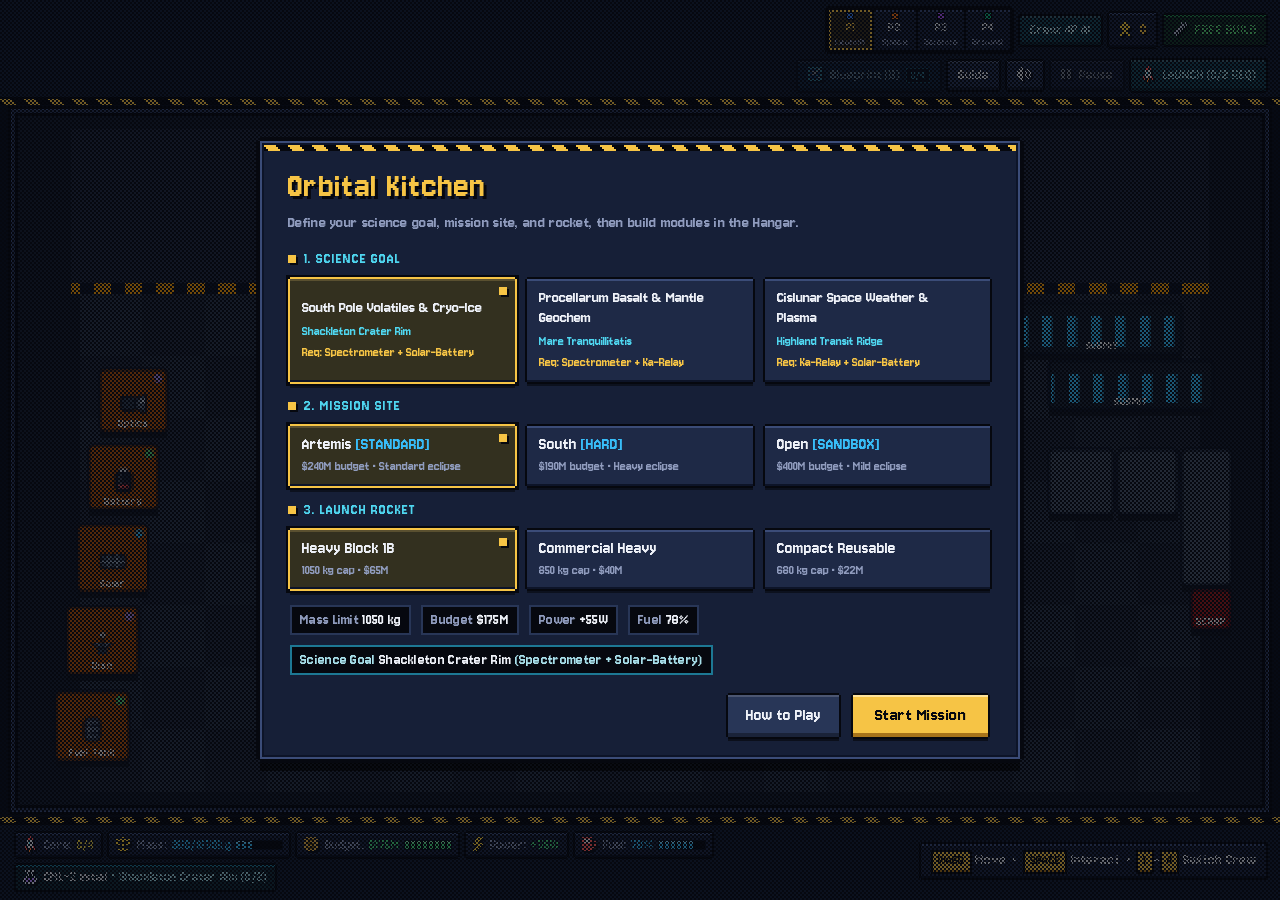
==== index.html @ 2f8ceb30 "merge: Stage 1/1B/3 updates and blueprint HUD with latest origin/main" ====
<!DOCTYPE html>
<html lang="en">
<head>
  <meta charset="UTF-8" />
  <meta name="viewport" content="width=device-width, initial-scale=1.0" />
  <title>ORBITAL KITCHEN: 4P 2.5D Lunar Sample Return</title>
  <link rel="stylesheet" href="./styles.css?v=11" />
  <script type="importmap">
    {
      "imports": {
        "./src/assets.js": "./src/assets.js?v=11",
        "./src/audio.js": "./src/audio.js?v=11",
        "./src/config.js": "./src/config.js?v=11",
        "./src/dilemmas.js": "./src/dilemmas.js?v=11",
        "./src/hud.js": "./src/hud.js?v=11",
        "./src/icons.js": "./src/icons.js?v=11",
        "./src/main.js": "./src/main.js?v=11",
        "./src/net.js": "./src/net.js?v=11",
        "./src/pixel.js": "./src/pixel.js?v=11",
        "./src/sprites.js": "./src/sprites.js?v=11",
        "./src/state.js": "./src/state.js?v=11",
        "./src/transitions.js": "./src/transitions.js?v=11",
        "./src/stages/stage1.js": "./src/stages/stage1.js?v=11",
        "./src/stages/stage1b.js": "./src/stages/stage1b.js?v=11",
        "./src/stages/stage2.js": "./src/stages/stage2.js?v=11",
        "./src/stages/stage3.js": "./src/stages/stage3.js?v=11",
        "./src/stages/stage4.js": "./src/stages/stage4.js?v=11",
        "./src/stages/stage5.js": "./src/stages/stage5.js?v=11"
      }
    }
  </script>
</head>
<body>

<div id="hud-top">
  <div id="tickets-bar"></div>
  <div id="stage-banner">
    <span class="badge" id="sb-badge">STAGE 1B</span>
    <div class="sb-copy">
      <h2 id="sb-title">Rocket Liftoff &amp; Ascent</h2>
      <p id="sb-desc">Control vertical thrust &amp; horizontal pitch stabilizer, then decouple!</p>
    </div>
    <div class="sb-status-pill" id="sb-status-pill">TELEMETRY LIVE</div>
  </div>
  <div id="hud-right">
    <div class="hud-cmd-row hud-cmd-row-top">
      <div class="squad-bar" id="squad-bar" title="Press 1-4 or click to switch active crewmate">
        <div class="p-chip active" id="pchip-0" data-slot="0">
          <div class="dot" style="background:#3b82f6"></div>
          <span>P1</span><small>Launch</small>
        </div>
        <div class="p-chip" id="pchip-1" data-slot="1">
          <div class="dot" style="background:#f97316"></div>
          <span>P2</span><small>Space</small>
        </div>
        <div class="p-chip" id="pchip-2" data-slot="2">
          <div class="dot" style="background:#a855f7"></div>
          <span>P3</span><small>Science</small>
        </div>
        <div class="p-chip" id="pchip-3" data-slot="3">
          <div class="dot" style="background:#10b981"></div>
          <span>P4</span><small>Ground</small>
        </div>
      </div>
      <button id="btn-coop" class="btn-hud btn-bot" type="button">Crew: 4P AI</button>
      <div class="pill-box score-pill">
        <span class="pill-icon" data-icon="star"></span>
        <span id="score-display" class="star-val">0</span>
      </div>
      <div id="clock-pill" class="pill-box clock-free">
        <span class="pill-icon" data-icon="wrench"></span>
        <span id="clock-display" class="clock-val">FREE BUILD</span>
      </div>
    </div>
    <div class="hud-cmd-row hud-cmd-row-bottom">
      <button id="btn-blueprint" class="btn-hud btn-blueprint" type="button" title="Toggle NASA Spacecraft Blueprint Schematic (B)">
        <span data-icon="blueprint"></span>
        <span>Blueprint [B]</span>
        <span class="bp-progress-pill" id="bp-progress-pill">0/4</span>
      </button>
      <button id="btn-guide" class="btn-hud btn-guide" type="button" title="Mission Guide & Controls">Guide</button>
      <button id="btn-mute" class="btn-hud btn-guide" type="button" title="Toggle Sound" data-icon="sound"></button>
      <button id="btn-pause" class="btn-hud btn-pause" type="button" title="Pause / Resume Game (ESC)" data-icon="pause" data-icon-label="Pause"></button>
      <button id="btn-skip" class="btn-hud btn-launch locked" type="button" title="Build at least 2 modules (and your Science REQ payloads) before launch" data-icon="rocket" data-icon-label="LAUNCH (0/2 REQ)"></button>
      <button id="btn-next" class="btn-hud btn-next" type="button">Next Stage</button>
    </div>
  </div>
</div>

<div id="game-wrap">
  <canvas id="game" width="1120" height="620"></canvas>
  <div id="mission-toast" class="mission-toast hidden"></div>
  <aside id="blueprint-overlay" class="blueprint-overlay hidden" role="complementary" aria-label="NASA Spacecraft Blueprint Schematic">
    <div class="bp-header">
      <div class="bp-title-group">
        <span class="bp-tag">NASA TECHNICAL SCHEMATIC // NON-PAUSING</span>
        <div class="bp-heading-row">
          <h3>Artemis Lunar Stack Blueprint</h3>
          <span id="bp-header-progress" class="bp-header-progress">0/4 BUILT</span>
        </div>
      </div>
      <button id="btn-close-blueprint" class="bp-close-btn" type="button" title="Close Blueprint [B / Esc]" aria-label="Close Blueprint" data-icon="cross"></button>
    </div>
    <div id="bp-subtitle" class="bp-subtitle"></div>
    <div id="bp-body" class="bp-body"></div>
    <div id="bp-footer" class="bp-footer"></div>
  </aside>
  <div id="pause-overlay" class="pause-overlay hidden" role="dialog" aria-label="Game Paused">
    <div class="pause-card">
      <div class="pause-badge">FLIGHT HOLD</div>
      <h2>MISSION PAUSED</h2>
      <p id="pause-stage-label" class="pause-sub">Simulation frozen. Press ESC or click Resume to continue.</p>
      <div class="pause-actions">
        <button id="btn-pause-resume" class="btn-play" type="button" data-icon="play" data-icon-label="Resume Mission"></button>
        <button id="btn-pause-guide" class="btn-secondary" type="button">Controls Guide</button>
        <button id="btn-pause-menu" class="btn-secondary" type="button">Mission Setup</button>
      </div>
    </div>
  </div>
</div>

<div id="hud-bottom">
  <div class="telemetry-strip" id="telemetry-strip">
    <div class="t-stat"><span data-icon="box"></span> Shipped: <b id="stat-shipped">0</b></div>
    <div class="t-stat"><span data-icon="scale"></span> Mass: <b id="stat-mass">420 / 900 kg</b></div>
    <div class="t-stat"><span data-icon="money"></span> Budget: <b id="stat-budget">$180M</b></div>
    <div class="t-stat"><span data-icon="bolt"></span> Power: <b id="stat-power">+50W</b></div>
    <div class="t-stat"><span data-icon="dish"></span> Comms: <b id="stat-comms">40 Mb/d</b></div>
    <div class="t-stat"><span data-icon="flask"></span> Science: <b id="stat-science">0 pts</b></div>
    <div class="t-stat"><span data-icon="fuel"></span> Fuel: <b id="stat-fuel">75%</b></div>
  </div>
  <div class="controls-hint" id="controls-hint">
    <kbd>WASD</kbd> Move &nbsp;•&nbsp; <kbd>SPACE</kbd> Interact &nbsp;•&nbsp; <kbd>1</kbd>-<kbd>4</kbd> Switch Crew
  </div>
</div>

<!-- MAIN BRIEFING / STAGE 5 DEBRIEF MODAL -->
<div id="modal" class="modal-backdrop hidden">
  <div class="modal-card" id="modal-content"></div>
</div>

<!-- MISSION FIELD GUIDE MODAL -->
<div id="guide-modal" class="modal-backdrop hidden">
  <div class="modal-card">
    <h1>How to Play Orbital Kitchen</h1>
    <p class="sub">Follow the Corner UI Spotlight Tour, assemble NASA payloads in the hangar, survive transit surges, explore 2.5D lunar cliffs, and return safely to Earth.</p>
    <div class="guide-grid">
      <div class="guide-card">
        <b>1. Hangar Build &amp; Launch (Stage 1)</b>
        Advance the Corner UI &amp; Hangar Tours with <kbd>SPACE</kbd> or <kbd>ENTER</kbd> (<kbd>TAB</kbd> skips). Grab raw parts (<kbd>SPACE</kbd>), process on stations (<b>Weld</b>: hold <kbd>SPACE</kbd>, <b>Calibrate</b> / <b>Charge</b>: auto), plate onto a <b>Tray</b>, and deliver to <b>Submit</b>. Build at least <b>2 modules</b> (aim for both <kbd>REQ</kbd> payloads) to unlock <b>LAUNCH READY</b>, then fly <kbd>W</kbd>/<kbd>S</kbd>, <kbd>A</kbd>/<kbd>D</kbd>, and <kbd>SPACE</kbd> at Max-Q.
      </div>
      <div class="guide-card">
        <b>2. Cruiser Systems &amp; Surges (Stage 2)</b>
        Navigate the 5 ship bays (<kbd>WASD</kbd>) and clear <b>4+</b> console alerts before arrival. Watch for <b>Solar Flare / Micrometeoroid Surges</b> that lock bulkhead doors—press <kbd>SPACE</kbd> at a locked door to override it, and grab the <b>Wrench</b> in Engineering to tighten Hull Breach bolts.
      </div>
      <div class="guide-card">
        <b>3. Moon Landing &amp; 2.5D Cliffs (Stage 3)</b>
        Touch down gently on <b>Point A</b> (<kbd>WASD</kbd> + <kbd>SPACE</kbd>). Drive rovers across <b>High Cliffs</b> (use ramps or <kbd>SHIFT</kbd> RCS Hop; sunlit plateaus recharge battery) and <b>Low Cliff Basins</b> (higher power draw; hold <kbd>SHIFT</kbd> to cushion drops), finish 3 EVA tasks, and drill <b>Point B Crater</b> before returning to Point A.
      </div>
      <div class="guide-card">
        <b>4. Lunar Liftoff &amp; Earth Return (Stage 4)</b>
        Launch from the Moon, fire <kbd>SPACE</kbd> inside the green TEI burn window, hold Earth entry pitch in green (<kbd>W</kbd>/<kbd>S</kbd>) and vent coolant (<kbd>SPACE</kbd>), open chutes at <b>8–18 km</b> (<kbd>SPACE</kbd>), and steer (<kbd>A</kbd>/<kbd>D</kbd> + <kbd>J</kbd>/<kbd>L</kbd>) onto the recovery carrier.
      </div>
    </div>
    <p class="sub" style="margin-bottom:14px;">Controls: <kbd>WASD</kbd> Move &nbsp;•&nbsp; <kbd>SPACE</kbd> Interact / Override &nbsp;•&nbsp; <kbd>SHIFT</kbd> Dash / RCS Hop &nbsp;•&nbsp; <kbd>F</kbd> Throw &nbsp;•&nbsp; <kbd>1</kbd>-<kbd>4</kbd> Crew &nbsp;•&nbsp; <kbd>B</kbd> Blueprint &nbsp;•&nbsp; <kbd>ESC</kbd> Pause</p>
    <div class="modal-actions">
      <button id="btn-replay-guide" class="btn-secondary" type="button">Replay Stage 1 Guide</button>
      <button id="btn-close-guide" class="btn-play" type="button">Close</button>
    </div>
  </div>
</div>

<!-- CORNER UI SPOTLIGHT TOUR OVERLAY -->
<div id="ui-tour-overlay" class="ui-tour-overlay hidden" role="dialog" aria-modal="true" aria-label="Mission Control UI Tour">
  <svg id="ui-tour-svg" class="ui-tour-svg" width="1280" height="720" viewBox="0 0 1280 720" preserveAspectRatio="none">
    <path id="ui-tour-mask-path" fill="rgba(4, 8, 18, 0.78)" fill-rule="evenodd" d=""></path>
  </svg>
  <div id="ui-tour-ring" class="ui-tour-ring"></div>
  <div id="ui-tour-card" class="ui-tour-card">
    <div class="ui-tour-top">
      <span id="ui-tour-step-badge" class="ui-tour-badge">UI TOUR 1 / 5</span>
      <span id="ui-tour-corner-tag" class="ui-tour-corner">TOP-LEFT DOCK</span>
    </div>
    <h3 id="ui-tour-title">Order Tickets &amp; Science REQ</h3>
    <p id="ui-tour-desc"></p>
    <div class="ui-tour-footer">
      <span class="ui-tour-keys"><kbd>Space</kbd> / <kbd>Enter</kbd> Continue &nbsp;•&nbsp; <kbd>Tab</kbd> Skip</span>
      <div class="ui-tour-actions">
        <button id="btn-tour-back" class="ui-tour-btn ui-tour-btn-ghost" type="button">Back</button>
        <button id="btn-tour-skip" class="ui-tour-btn ui-tour-btn-ghost" type="button">Skip [Tab]</button>
        <button id="btn-tour-next" class="ui-tour-btn ui-tour-btn-primary" type="button">Continue</button>
      </div>
    </div>
  </div>
</div>

<script>
  (function () {
    window.__ORBITAL_BOOTED = false;
    var firstBootErr = '';
    window.__showOrbitalBootError = function (reason) {
      if (window.__ORBITAL_BOOTED) return;
      var modal = document.getElementById('modal');
      var content = document.getElementById('modal-content');
      if (!modal || !content) return;
      var msg = reason || firstBootErr || (location.protocol === 'file:'
        ? 'Browser blocked ES modules on file:// URL. Serve the project with a local HTTP server (e.g. python3 -m http.server).'
        : 'Game modules did not finish loading cleanly (likely a stale browser cache). Try a hard refresh.');
      content.innerHTML =
        '<h1>Unable to Start Orbital Kitchen</h1>' +
        '<p class="sub" id="boot-err-msg"></p>' +
        '<div class="modal-actions">' +
          '<button id="btn-boot-reload" class="btn-play" type="button">Reload Game</button>' +
        '</div>';
      var p = document.getElementById('boot-err-msg');
      if (p) p.textContent = String(msg);
      var btn = document.getElementById('btn-boot-reload');
      if (btn) btn.addEventListener('click', function () { window.location.reload(); });
      modal.classList.remove('hidden');
    };
    window.addEventListener('error', function (ev) {
      if (!window.__ORBITAL_BOOTED && !firstBootErr) {
        firstBootErr = ev && ev.message ? ev.message : 'Script load error';
      }
    });
    setTimeout(function () {
      if (!window.__ORBITAL_BOOTED) window.__showOrbitalBootError(firstBootErr);
    }, 3500);
  })();
</script>
<script type="module" src="./src/main.js?v=11" onerror="window.__showOrbitalBootError && window.__showOrbitalBootError('Failed to load src/main.js module.')"></script>
</body>
</html>
---- styles.css ----
@import url('https://fonts.googleapis.com/css2?family=Jersey+10&display=swap');

/* ==========================================================================
   ORBITAL KITCHEN — PIXEL UI THEME (font: Jersey 10, single weight)
   Palette sampled from the Stage 1 hangar art: steel navy panels, hazard
   yellow, console cyan. Every frame is a hard 2px "pixel" edge: no radius,
   no blur, no soft gradients. Outlines are drawn with stacked box-shadows so
   corners come out notched, like a 9-slice sprite.
   ========================================================================== */

:root {
  --font: 'Jersey 10', 'Courier New', monospace;

  --ink: #06080f;
  --bg: #0b1020;
  --panel: #161f37;
  --panel-2: #1e2946;
  --panel-3: #283657;
  --hi: #3b4c78;
  --lo: #0d1428;
  --text: #eef1f8;
  --muted: #8f9bbd;

  --hazard: #f6c445;
  --hazard-hi: #ffe39a;
  --hazard-lo: #a8741a;
  --cyan: #4fd6f0;
  --cyan-lo: #1d7894;
  --green: #5fe07c;
  --green-lo: #23894a;
  --red: #ff5d5d;
  --red-lo: #9c2a39;
  --purple: #b48cff;
  --purple-lo: #6a43c0;

  /* Notched 2px outline (corners left open) */
  --frame: 0 -2px 0 0 var(--ink), 0 2px 0 0 var(--ink), -2px 0 0 0 var(--ink), 2px 0 0 0 var(--ink);
  --frame-lg: 0 -4px 0 0 var(--ink), 0 4px 0 0 var(--ink), -4px 0 0 0 var(--ink), 4px 0 0 0 var(--ink);
  --frame-hazard: 0 -2px 0 0 var(--hazard), 0 2px 0 0 var(--hazard), -2px 0 0 0 var(--hazard), 2px 0 0 0 var(--hazard);
  --frame-cyan: 0 -2px 0 0 var(--cyan), 0 2px 0 0 var(--cyan), -2px 0 0 0 var(--cyan), 2px 0 0 0 var(--cyan);
  --frame-green: 0 -2px 0 0 var(--green), 0 2px 0 0 var(--green), -2px 0 0 0 var(--green), 2px 0 0 0 var(--green);
  --frame-red: 0 -2px 0 0 var(--red), 0 2px 0 0 var(--red), -2px 0 0 0 var(--red), 2px 0 0 0 var(--red);
  --bevel: inset 0 2px 0 0 var(--hi), inset 0 -2px 0 0 var(--lo);
  --drop: 0 6px 0 0 rgba(0, 0, 0, 0.45);

  --hazard-stripe: url("data:image/svg+xml,%3Csvg xmlns='http://www.w3.org/2000/svg' width='12' height='4' shape-rendering='crispEdges'%3E%3Crect width='12' height='4' fill='%2306080f'/%3E%3Crect x='0' y='0' width='6' height='1' fill='%23f6c445'/%3E%3Crect x='1' y='1' width='6' height='1' fill='%23f6c445'/%3E%3Crect x='2' y='2' width='6' height='1' fill='%23f6c445'/%3E%3Crect x='3' y='3' width='6' height='1' fill='%23f6c445'/%3E%3C/svg%3E");
  --dither: url("data:image/svg+xml,%3Csvg xmlns='http://www.w3.org/2000/svg' width='2' height='2' shape-rendering='crispEdges'%3E%3Crect width='1' height='1' fill='%2306080f'/%3E%3Crect x='1' y='1' width='1' height='1' fill='%2306080f'/%3E%3C/svg%3E");
  --dots: url("data:image/svg+xml,%3Csvg xmlns='http://www.w3.org/2000/svg' width='8' height='8' shape-rendering='crispEdges'%3E%3Crect width='1' height='1' fill='%23ffffff' fill-opacity='0.035'/%3E%3C/svg%3E");
}

* { box-sizing: border-box; margin: 0; padding: 0; user-select: none; }

html, body {
  width: 100vw;
  height: 100vh;
  overflow: hidden;
  background: var(--bg) var(--dots);
  background-size: 16px 16px;
  image-rendering: pixelated;
  color: var(--text);
  font-family: var(--font);
  font-size: 16px;
  line-height: 1.25;
  -webkit-font-smoothing: none;
  font-synthesis: none;
  letter-spacing: 0.3px;
  display: flex;
  flex-direction: column;
}

button { font-family: var(--font); }

b, strong { font-weight: 700; }

/* Pixel icons (src/icons.js) */
.px-ico {
  display: inline-block;
  width: calc(var(--cw) * var(--cell, 2px));
  height: calc(var(--ch) * var(--cell, 2px));
  vertical-align: -3px;
  flex-shrink: 0;
}
.px-ico.x3 { --cell: 3px; }
.px-item {
  display: block;
  width: 22px;
  height: 22px;
  image-rendering: pixelated;
  flex-shrink: 0;
}

/* ==========================================================================
   3-ZONE VIEWPORT
   ========================================================================== */

#hud-top {
  flex: 0 0 auto;
  min-height: 74px;
  padding: 8px 14px 14px;
  background: var(--panel);
  box-shadow: inset 0 -8px 0 0 var(--ink);
  display: flex;
  justify-content: space-between;
  align-items: center;
  gap: 12px;
  z-index: 20;
  position: relative;
}
#hud-top::after {
  content: '';
  position: absolute;
  left: 0;
  right: 0;
  bottom: 0;
  height: 6px;
  background: var(--hazard-stripe) repeat-x;
  background-size: 24px 8px;
  image-rendering: pixelated;
  pointer-events: none;
}

#tickets-bar {
  flex: 1 1 0%;
  display: flex;
  gap: 8px;
  align-items: stretch;
  flex-wrap: nowrap;
  overflow: hidden;
  min-width: 0;
  padding: 4px 4px 8px;
}
#tickets-bar::-webkit-scrollbar { display: none; }

/* --- Order tickets --- */
.ticket {
  flex: 1 1 0;
  min-width: 0;
  max-width: 184px;
  background: var(--panel-2);
  color: var(--text);
  box-shadow: var(--bevel), var(--frame), var(--drop);
  overflow: hidden;
  cursor: pointer;
  animation: dropTicket 0.24s steps(4, end);
}
.ticket:hover { filter: brightness(1.12); }
.ticket.target-ticket {
  box-shadow: var(--bevel), var(--frame-hazard), 0 0 0 4px var(--ink), 0 8px 0 0 rgba(0, 0, 0, 0.45);
  animation: dropTicket 0.24s steps(4, end), targetBlink 1.2s steps(2, jump-none) infinite;
}
.ticket.built-ticket:not(.target-ticket) {
  box-shadow: var(--bevel), var(--frame-green), var(--drop);
}
@keyframes dropTicket {
  from { transform: translateY(-20px); }
  to { transform: translateY(0); }
}
@keyframes targetBlink {
  50% { filter: brightness(1.18); }
}
.ticket-header {
  padding: 3px 6px 4px;
  font-size: 13px;
  font-weight: 700;
  color: #fff;
  text-transform: uppercase;
  letter-spacing: 0.5px;
  text-shadow: 1px 1px 0 var(--ink);
  display: flex;
  justify-content: space-between;
  align-items: center;
  gap: 4px;
  white-space: nowrap;
  box-shadow: inset 0 -2px 0 0 rgba(0, 0, 0, 0.3);
}
.ticket-header > span:first-child {
  display: inline-flex;
  align-items: center;
  gap: 4px;
  min-width: 0;
  overflow: hidden;
  text-overflow: ellipsis;
}
.ticket-header-right {
  display: inline-flex;
  align-items: center;
  gap: 4px;
  flex-shrink: 0;
}
.ticket-header-right > span:last-child { display: inline-flex; align-items: center; gap: 2px; }
.req-badge {
  display: inline-flex;
  align-items: center;
  gap: 2px;
  padding: 1px 4px;
  font-size: 12px;
  font-weight: 700;
  line-height: 1.1;
  white-space: nowrap;
  text-shadow: none;
  background: var(--ink);
  color: var(--hazard);
  box-shadow: inset 0 0 0 1px var(--hazard);
}
.req-badge.req-met {
  color: var(--green);
  box-shadow: inset 0 0 0 1px var(--green);
}
.ticket-timer-bg {
  height: 6px;
  background: var(--ink);
  width: 100%;
  position: relative;
}
.ticket-timer-bg::after {
  content: '';
  position: absolute;
  inset: 0;
  background: repeating-linear-gradient(90deg, transparent 0 6px, var(--ink) 6px 8px);
  pointer-events: none;
}
.ticket-timer-fill {
  height: 100%;
  background: var(--green);
  transition: width 0.15s steps(3, end);
}
.ticket-body {
  padding: 5px 6px 6px;
  display: flex;
  flex-direction: column;
  gap: 3px;
  min-width: 0;
}
.ticket-title {
  font-size: 16px;
  font-weight: 700;
  line-height: 1.1;
  color: var(--text);
  white-space: nowrap;
  overflow: hidden;
  text-overflow: ellipsis;
}
.ticket-trade {
  font-size: 13px;
  color: var(--muted);
  white-space: nowrap;
  overflow: hidden;
  text-overflow: ellipsis;
}
.ticket-reqs {
  display: flex;
  gap: 4px;
  justify-content: center;
  background: var(--ink);
  padding: 3px;
}
.req-chip {
  flex: 1 1 0;
  min-width: 0;
  overflow: hidden;
  display: flex;
  flex-direction: column;
  align-items: center;
  gap: 1px;
  background: var(--panel);
  padding: 3px 2px 2px;
  box-shadow: inset 0 2px 0 0 var(--hi);
}
.req-chip.chip-ready {
  background: #173a2a;
  box-shadow: inset 0 2px 0 0 var(--green-lo), inset 0 0 0 1px var(--green);
}
.req-chip.chip-ready span.pname { color: var(--green); }
.req-chip svg:not(.px-ico) { width: 20px; height: 20px; flex-shrink: 0; }
.req-chip span.pname {
  font-size: 13px;
  font-weight: 600;
  color: var(--text);
  line-height: 1.05;
  max-width: 100%;
  white-space: nowrap;
  overflow: hidden;
  text-overflow: ellipsis;
  display: inline-flex;
  align-items: center;
  gap: 2px;
}
.req-chip span.pname .px-ico { --cell: 1px; vertical-align: 0; }
.req-chip small { font-size: 12px; font-weight: 700; text-transform: uppercase; white-space: nowrap; letter-spacing: 0.4px; }
.ticket-bonus-label {
  font-size: 12px;
  font-weight: 600;
  color: var(--muted);
  display: flex;
  justify-content: space-between;
  padding: 2px 6px 0;
}

/* --- Stage banner --- */
#stage-banner {
  display: none;
  flex: 1 1 auto;
  min-width: 0;
  max-width: none;
  align-items: center;
  justify-content: space-between;
  gap: 14px;
  background: var(--panel-2);
  box-shadow: var(--bevel), var(--frame), var(--drop);
  padding: 8px 14px;
  margin: 2px 2px 6px;
}
#stage-banner .sb-copy {
  flex: 1 1 auto;
  min-width: 0;
}
#stage-banner .badge {
  background: var(--hazard);
  color: var(--ink);
  font-size: 14px;
  font-weight: 700;
  padding: 4px 8px 5px;
  text-transform: uppercase;
  letter-spacing: 0.6px;
  white-space: nowrap;
  flex-shrink: 0;
  box-shadow: inset 0 2px 0 0 var(--hazard-hi), inset 0 -2px 0 0 var(--hazard-lo), var(--frame);
}
#stage-banner h2 {
  font-size: 20px;
  font-weight: 700;
  color: var(--text);
  line-height: 1.15;
  white-space: nowrap;
  overflow: hidden;
  text-overflow: ellipsis;
  text-shadow: 2px 2px 0 var(--ink);
}
#stage-banner p {
  font-size: 14px;
  color: var(--muted);
  line-height: 1.25;
  margin-top: 2px;
  white-space: nowrap;
  overflow: hidden;
  text-overflow: ellipsis;
}
.sb-status-pill {
  flex-shrink: 0;
  font-size: 13px;
  font-weight: 700;
  letter-spacing: 0.6px;
  padding: 4px 8px;
  background: var(--ink);
  color: var(--cyan);
  box-shadow: inset 0 0 0 2px var(--cyan-lo);
  white-space: nowrap;
}

#hud-right {
  display: flex;
  flex-direction: column;
  align-items: flex-end;
  justify-content: center;
  gap: 8px;
  flex-shrink: 0;
}
.hud-cmd-row {
  display: flex;
  align-items: center;
  justify-content: flex-end;
  gap: 8px;
  flex-wrap: nowrap;
}

/* --- 4-player crew chips --- */
.squad-bar {
  display: flex;
  gap: 2px;
  background: var(--ink);
  padding: 2px;
  box-shadow: var(--frame);
}
.p-chip {
  display: flex;
  flex-direction: column;
  align-items: center;
  min-width: 42px;
  padding: 3px 6px 2px;
  font-size: 14px;
  font-weight: 700;
  cursor: pointer;
  background: var(--panel-2);
  box-shadow: inset 0 2px 0 0 var(--hi);
}
.p-chip:hover { background: var(--panel-3); }
.p-chip.active {
  background: #3a3220;
  box-shadow: inset 0 0 0 2px var(--hazard);
}
.p-chip.remote-claimed { box-shadow: inset 0 0 0 2px var(--cyan); }
.p-chip .dot { width: 6px; height: 6px; margin-bottom: 2px; box-shadow: 0 0 0 1px var(--ink); }
.p-chip span { color: var(--text); line-height: 1; }
.p-chip small { font-size: 12px; color: var(--muted); font-weight: 500; line-height: 1.1; }
.p-chip.active span { color: var(--hazard); }

.pill-box {
  background: var(--panel-2);
  color: var(--text);
  padding: 5px 9px;
  display: flex;
  align-items: center;
  gap: 6px;
  box-shadow: var(--bevel), var(--frame);
}
.pill-icon { display: inline-flex; line-height: 1; }
.star-val { font-size: 19px; font-weight: 700; color: var(--hazard); text-shadow: 1px 1px 0 var(--ink); }
.clock-val { font-size: 18px; font-weight: 700; color: var(--text); white-space: nowrap; letter-spacing: 0.5px; }
.clock-free {
  background: #173a2a;
  box-shadow: inset 0 2px 0 0 var(--green-lo), var(--frame);
}
.clock-free .clock-val { color: var(--green); font-size: 16px; }
.clock-urgent {
  animation: urgentBlink 0.6s steps(2, jump-none) infinite;
  background: #3d1820;
  box-shadow: inset 0 2px 0 0 var(--red-lo), var(--frame-red);
}
.clock-urgent .clock-val { color: var(--red); }
.clock-paused {
  animation: none !important;
  background: #3a3220;
  box-shadow: inset 0 2px 0 0 var(--hazard-lo), var(--frame-hazard);
}
.clock-paused .clock-val { color: var(--hazard); }
@keyframes urgentBlink { 50% { filter: brightness(1.45); } }

/* --- Pixel buttons --- */
.btn-hud {
  border: 0;
  border-radius: 0;
  padding: 6px 10px 7px;
  font-family: var(--font);
  font-size: 16px;
  font-weight: 600;
  line-height: 1;
  cursor: pointer;
  color: var(--text);
  background: var(--panel-3);
  white-space: nowrap;
  display: inline-flex;
  align-items: center;
  justify-content: center;
  gap: 6px;
  box-shadow: inset 0 2px 0 0 rgba(255, 255, 255, 0.16), inset 0 -3px 0 0 rgba(0, 0, 0, 0.35), var(--frame);
}
.btn-hud:hover { filter: brightness(1.15); }
.btn-hud:active { transform: translateY(2px); box-shadow: inset 0 3px 0 0 rgba(0, 0, 0, 0.35), var(--frame); }
.btn-bot { background: #1a4a5c; color: #c9f3fb; }
.btn-bot.local2p { background: #1d4a2e; color: #c8f7d3; }
.btn-bot.net4p { background: #1a4a5c; color: var(--cyan); }
.btn-bot.off { background: var(--panel-2); color: var(--muted); }
.btn-blueprint { background: #143652; color: #bfefff; }
.btn-blueprint.active {
  background: #1b4d74;
  color: var(--text);
  box-shadow: var(--bevel), var(--frame-cyan);
}
.btn-blueprint:disabled {
  opacity: 0.45;
  cursor: not-allowed;
  filter: none;
  transform: none;
}
.bp-progress-pill {
  display: inline-flex;
  align-items: center;
  justify-content: center;
  padding: 1px 5px;
  font-size: 13px;
  font-weight: 700;
  line-height: 1;
  background: var(--ink);
  color: var(--cyan);
  box-shadow: inset 0 0 0 1px var(--cyan-lo);
}
.bp-progress-pill.complete {
  background: #173a2a;
  color: var(--green);
  box-shadow: inset 0 0 0 1px var(--green);
}
.btn-guide { background: var(--panel-3); }
.btn-pause { background: var(--panel-3); }
.btn-pause.paused { background: var(--hazard); color: var(--ink); }
.btn-pause:disabled {
  opacity: 0.45;
  cursor: not-allowed;
  filter: none;
  transform: none;
}
.btn-launch { background: var(--cyan); color: var(--ink); font-weight: 700; }
.btn-launch.locked { background: #1a4a5c; color: #a8dfea; }
.btn-launch.warn { background: var(--hazard); color: var(--ink); }
.btn-launch.ready {
  background: var(--green);
  color: var(--ink);
  animation: readyBlink 0.9s steps(2, jump-none) infinite;
}
@keyframes readyBlink { 50% { background: #a6f5b6; } }
.btn-next { background: var(--purple); color: var(--ink); font-weight: 700; display: none; }

/* ==========================================================================
   CENTER CANVAS
   ========================================================================== */

#game-wrap {
  flex: 1 1 auto;
  display: flex;
  justify-content: center;
  align-items: center;
  padding: 8px 12px;
  min-height: 0;
  position: relative;
}
canvas {
  display: block;
  border-radius: 0;
  image-rendering: pixelated;
  background: #0a0f1d;
  /* Monitor bezel: ink / steel / ink */
  box-shadow: 0 0 0 3px var(--ink), 0 0 0 6px var(--panel-3), 0 0 0 7px var(--hi), 0 0 0 10px var(--ink);
}

/* ==========================================================================
   BOTTOM TELEMETRY STRIP
   ========================================================================== */

#hud-bottom {
  flex: 0 0 auto;
  padding: 14px 14px 8px;
  background: var(--panel);
  box-shadow: inset 0 8px 0 0 var(--ink);
  display: flex;
  justify-content: space-between;
  align-items: center;
  gap: 12px;
  z-index: 20;
  position: relative;
}
#hud-bottom::before {
  content: '';
  position: absolute;
  left: 0;
  right: 0;
  top: 0;
  height: 6px;
  background: var(--hazard-stripe) repeat-x;
  background-size: 24px 8px;
  image-rendering: pixelated;
  pointer-events: none;
}
.telemetry-strip {
  flex: 1 1 auto;
  min-width: 0;
  display: flex;
  align-items: center;
  gap: 8px;
  flex-wrap: wrap;
  padding: 2px;
}
.t-stat {
  display: inline-flex;
  align-items: center;
  gap: 5px;
  font-size: 15px;
  font-weight: 500;
  padding: 3px 7px;
  background: var(--panel-2);
  color: var(--muted);
  white-space: nowrap;
  box-shadow: var(--bevel), var(--frame);
}
.t-stat b { color: var(--text); font-weight: 700; }
.t-stat.warn { background: #3a3220; box-shadow: var(--bevel), var(--frame-hazard); }
.t-stat.danger { background: #3d1820; box-shadow: var(--bevel), var(--frame-red); }
.t-bar {
  position: relative;
  width: 46px;
  height: 8px;
  background: var(--ink);
  box-shadow: 0 0 0 1px var(--lo);
  overflow: hidden;
  display: inline-block;
  flex-shrink: 0;
}
.t-bar::after {
  content: '';
  position: absolute;
  inset: 0;
  background: repeating-linear-gradient(90deg, transparent 0 4px, var(--ink) 4px 6px);
  pointer-events: none;
}
.t-bar-fill {
  display: block;
  height: 100%;
  box-shadow: inset 0 2px 0 0 rgba(255, 255, 255, 0.35);
  transition: width 0.2s steps(4, end);
}
.t-stat.t-goal {
  background: #142f3d;
  color: #a8dfea;
  box-shadow: inset 0 2px 0 0 var(--cyan-lo), var(--frame);
}
.t-stat.t-goal.cml-ready {
  background: #173a2a;
  color: #c8f7d3;
  box-shadow: inset 0 2px 0 0 var(--green-lo), var(--frame-green);
}

.controls-hint {
  background: var(--panel-2);
  color: var(--text);
  padding: 6px 10px;
  font-size: 16px;
  font-weight: 500;
  white-space: nowrap;
  flex-shrink: 0;
  box-shadow: var(--bevel), var(--frame);
}
kbd {
  display: inline-block;
  background: var(--hazard);
  color: var(--ink);
  padding: 1px 5px 2px;
  margin: 0 2px;
  font-family: var(--font);
  font-size: 14px;
  font-weight: 700;
  line-height: 1.2;
  box-shadow: inset 0 -2px 0 0 var(--hazard-lo), 0 0 0 2px var(--ink);
}

/* ==========================================================================
   MODAL WINDOWS
   ========================================================================== */

.modal-backdrop {
  position: fixed;
  inset: 0;
  background: rgba(4, 6, 12, 0.55) var(--dither);
  background-size: 4px 4px;
  image-rendering: pixelated;
  display: flex;
  justify-content: center;
  align-items: center;
  z-index: 50;
  padding: 24px;
}
.modal-backdrop.hidden { display: none; }

.modal-card {
  position: relative;
  background: var(--panel);
  color: var(--text);
  width: 760px;
  max-width: 94vw;
  max-height: 90vh;
  overflow-y: auto;
  padding: 22px 28px 18px;
  text-align: left;
  box-shadow: inset 0 0 0 2px var(--hi), inset 0 0 0 4px var(--lo), var(--frame-lg), 0 12px 0 0 rgba(0, 0, 0, 0.5);
  scrollbar-width: thin;
  scrollbar-color: var(--hi) var(--lo);
}
.modal-card::before {
  content: '';
  position: absolute;
  left: 4px;
  right: 4px;
  top: 4px;
  height: 6px;
  background: var(--hazard-stripe) repeat-x;
  background-size: 24px 8px;
  image-rendering: pixelated;
}
.modal-card h1 {
  font-size: 36px;
  font-weight: 700;
  letter-spacing: 1px;
  color: var(--hazard);
  text-shadow: 3px 3px 0 var(--ink);
  margin: 4px 0 6px;
  line-height: 1.1;
}
.modal-card h2 {
  font-size: 26px;
  font-weight: 700;
  color: var(--text);
  text-shadow: 2px 2px 0 var(--ink);
}
.modal-card p.sub {
  font-size: 17px;
  color: var(--muted);
  margin-bottom: 14px;
  line-height: 1.35;
}
.modal-card p.sub b { color: var(--text); }

.md-section {
  margin-bottom: 12px;
}
.md-section-label {
  display: flex;
  align-items: center;
  gap: 8px;
  font-size: 16px;
  font-weight: 700;
  text-transform: uppercase;
  letter-spacing: 1px;
  color: var(--cyan);
  margin-bottom: 8px;
}
.md-section-label::before {
  content: '';
  width: 8px;
  height: 8px;
  background: var(--hazard);
  box-shadow: 2px 2px 0 0 var(--ink);
}
.opt-group {
  display: grid;
  grid-template-columns: repeat(3, 1fr);
  gap: 12px;
  padding: 2px;
}
.opt-btn {
  position: relative;
  background: var(--panel-2);
  border: 0;
  border-radius: 0;
  padding: 9px 12px;
  text-align: left;
  cursor: pointer;
  font-family: var(--font);
  color: var(--text);
  box-shadow: var(--bevel), var(--frame), 0 4px 0 0 rgba(0, 0, 0, 0.45);
}
.opt-btn:hover { background: var(--panel-3); }
.opt-btn:active { transform: translateY(2px); box-shadow: var(--bevel), var(--frame); }
.opt-btn.selected {
  background: #33301f;
  box-shadow: inset 0 2px 0 0 #5a5030, inset 0 -2px 0 0 var(--lo), var(--frame-hazard), 0 0 0 4px var(--ink), 0 6px 0 0 rgba(0, 0, 0, 0.45);
}
.opt-btn.selected::after {
  content: '';
  position: absolute;
  top: 8px;
  right: 8px;
  width: 8px;
  height: 8px;
  background: var(--hazard);
  box-shadow: 2px 2px 0 0 var(--ink);
}
.opt-btn b { display: block; font-size: 18px; font-weight: 700; color: var(--text); padding-right: 12px; }
.opt-btn small { display: block; font-size: 14px; color: var(--muted); line-height: 1.35; margin-top: 4px; }

.opt-btn.science-opt-btn { padding: 9px 12px; }
.opt-btn.science-opt-btn b { font-size: 17px; line-height: 1.2; }
.opt-btn.science-opt-btn small.sci-loc { color: var(--cyan); font-weight: 600; margin-top: 4px; }
.opt-btn.science-opt-btn small.sci-req { color: var(--hazard); font-size: 14px; margin-top: 2px; }

.trade-preview {
  display: flex;
  gap: 10px;
  flex-wrap: wrap;
  margin-bottom: 14px;
  padding: 2px;
}
.trade-chip {
  background: var(--ink);
  padding: 5px 10px;
  font-size: 16px;
  font-weight: 500;
  color: var(--muted);
  box-shadow: inset 0 0 0 2px var(--panel-3);
}
.trade-chip b { color: var(--text); }
.trade-chip-science { color: #a8dfea; box-shadow: inset 0 0 0 2px var(--cyan-lo); }

.config-row {
  display: grid;
  grid-template-columns: 1fr 1fr;
  gap: 14px;
  margin-bottom: 16px;
  padding: 2px;
}
.config-panel {
  background: var(--panel-2);
  padding: 14px 16px;
  box-shadow: var(--bevel), var(--frame);
}
.config-panel h3 {
  font-size: 16px;
  text-transform: uppercase;
  letter-spacing: 0.8px;
  color: var(--cyan);
  margin-bottom: 10px;
}

/* Dilemma choice cards (src/dilemmas.js) */
.dilemma-badge {
  display: inline-block;
  margin-bottom: 8px;
  padding: 3px 8px 4px;
  font-size: 14px;
  font-weight: 700;
  letter-spacing: 0.8px;
  text-transform: uppercase;
  background: var(--ink);
  color: var(--cyan);
  box-shadow: inset 0 0 0 2px var(--cyan-lo);
}
.opt-btn.dilemma-opt { padding: 14px 16px; }
.opt-btn.dilemma-opt b { font-size: 19px; }
.dilemma-trade { font-size: 16px; color: var(--text); margin-top: 6px; line-height: 1.4; }
.opt-btn .dilemma-lesson { margin-top: 8px; color: var(--muted); }

.debrief-kpis {
  display: grid;
  grid-template-columns: repeat(5, 1fr);
  gap: 12px;
  margin-bottom: 16px;
  padding: 2px;
}
.kpi-card {
  background: var(--panel-2);
  padding: 12px 10px;
  text-align: center;
  box-shadow: var(--bevel), var(--frame);
}
.kpi-card small { display: block; font-size: 13px; color: var(--muted); text-transform: uppercase; font-weight: 700; letter-spacing: 0.6px; }
.kpi-card b { display: block; margin-top: 4px; font-size: 24px; color: var(--hazard); text-shadow: 2px 2px 0 var(--ink); }

.timeline-list {
  text-align: left;
  max-height: 150px;
  overflow-y: auto;
  font-size: 16px;
}
.timeline-item {
  padding: 6px 0;
  border-bottom: 2px solid var(--lo);
  display: flex;
  justify-content: space-between;
  gap: 10px;
  color: var(--muted);
}
.timeline-item b { color: var(--text); }
.timeline-item:last-child { border-bottom: none; }

.modal-actions {
  display: flex;
  justify-content: flex-end;
  gap: 14px;
  flex-wrap: wrap;
  margin-top: 10px;
  padding: 4px;
}

.btn-play,
.btn-primary {
  background: var(--hazard);
  color: var(--ink);
  border: 0;
  border-radius: 0;
  padding: 10px 22px 12px;
  font-family: var(--font);
  font-size: 19px;
  font-weight: 700;
  letter-spacing: 0.5px;
  cursor: pointer;
  display: inline-flex;
  align-items: center;
  justify-content: center;
  gap: 8px;
  box-shadow: inset 0 2px 0 0 var(--hazard-hi), inset 0 -4px 0 0 var(--hazard-lo), var(--frame), 0 4px 0 0 rgba(0, 0, 0, 0.5);
}
.btn-play:hover,
.btn-primary:hover { filter: brightness(1.08); }
.btn-play:active,
.btn-primary:active { transform: translateY(2px); box-shadow: inset 0 4px 0 0 var(--hazard-lo), var(--frame); }

.btn-secondary {
  background: var(--panel-3);
  color: var(--text);
  border: 0;
  border-radius: 0;
  padding: 10px 18px 12px;
  font-family: var(--font);
  font-size: 18px;
  font-weight: 600;
  cursor: pointer;
  display: inline-flex;
  align-items: center;
  justify-content: center;
  gap: 8px;
  box-shadow: inset 0 2px 0 0 rgba(255, 255, 255, 0.16), inset 0 -4px 0 0 rgba(0, 0, 0, 0.35), var(--frame), 0 4px 0 0 rgba(0, 0, 0, 0.5);
}
.btn-secondary:hover { filter: brightness(1.15); }
.btn-secondary:active { transform: translateY(2px); box-shadow: inset 0 4px 0 0 rgba(0, 0, 0, 0.35), var(--frame); }

.guide-grid {
  display: grid;
  grid-template-columns: 1fr 1fr;
  gap: 14px;
  margin: 14px 0 20px;
  padding: 2px;
}
.guide-card {
  background: var(--panel-2);
  padding: 13px 15px;
  font-size: 16px;
  color: var(--muted);
  line-height: 1.5;
  box-shadow: var(--bevel), var(--frame);
}
.guide-card b { color: var(--text); }
.guide-card > b:first-child { display: block; color: var(--hazard); font-size: 18px; margin-bottom: 6px; }

/* --- Snackbar toast --- */
.mission-toast {
  position: absolute;
  bottom: 22px;
  left: 50%;
  transform: translateX(-50%);
  background: var(--panel);
  color: var(--text);
  padding: 9px 14px;
  display: flex;
  align-items: center;
  gap: 10px;
  font-size: 17px;
  max-width: 700px;
  z-index: 30;
  pointer-events: none;
  box-shadow: var(--bevel), var(--frame-cyan), 0 0 0 4px var(--ink), 0 8px 0 0 rgba(0, 0, 0, 0.5);
  animation: fadeUpToast 0.2s steps(3, end);
}
.mission-toast.hidden { display: none; }
.mission-toast .toast-tag {
  font-size: 14px;
  font-weight: 700;
  text-transform: uppercase;
  padding: 3px 7px 4px;
  background: var(--hazard);
  color: var(--ink);
  white-space: nowrap;
  box-shadow: inset 0 -2px 0 0 var(--hazard-lo);
}
@keyframes fadeUpToast {
  from { transform: translate(-50%, 12px); }
  to { transform: translate(-50%, 0); }
}

.cml-review-header {
  margin-bottom: 10px;
}
.cml-warn-badge {
  display: inline-block;
  font-size: 14px;
  font-weight: 700;
  letter-spacing: 0.8px;
  text-transform: uppercase;
  padding: 4px 8px 5px;
  background: var(--hazard);
  color: var(--ink);
  box-shadow: inset 0 -2px 0 0 var(--hazard-lo), var(--frame);
}
.audit-missing-list {
  list-style: none;
  padding-left: 2px;
  color: var(--text);
  font-size: 17px;
  line-height: 1.7;
}
.audit-missing-list li::before {
  content: '';
  display: inline-block;
  width: 6px;
  height: 6px;
  margin-right: 8px;
  background: var(--hazard);
  vertical-align: 2px;
}
.audit-missing-list li:has(.px-ico)::before { display: none; }
.audit-missing-list .px-ico { margin-right: 6px; }
.audit-penalty-note {
  margin-top: 8px;
  font-size: 16px;
  color: var(--hazard);
  font-weight: 600;
}

.pillar-grid {
  display: grid;
  grid-template-columns: repeat(2, 1fr);
  gap: 12px;
  margin-bottom: 14px;
  padding: 2px;
}
.pillar-card {
  background: var(--panel-2);
  padding: 12px 14px;
  display: flex;
  flex-direction: column;
  gap: 4px;
  box-shadow: var(--bevel), var(--frame);
}
.pillar-card h4,
.pillar-card .pillar-title {
  font-size: 17px;
  font-weight: 700;
  color: var(--text);
  display: flex;
  justify-content: space-between;
  align-items: center;
  gap: 8px;
}
.pillar-card p,
.pillar-card small {
  font-size: 14px;
  color: var(--muted);
  line-height: 1.4;
}
.grade-pill {
  display: inline-flex;
  align-items: center;
  justify-content: center;
  min-width: 28px;
  padding: 2px 7px 3px;
  font-size: 17px;
  font-weight: 700;
  background: var(--ink);
  color: var(--cyan);
  box-shadow: inset 0 0 0 2px var(--cyan-lo);
}
.grade-pill.grade-s { color: var(--hazard); box-shadow: inset 0 0 0 2px var(--hazard); }
.grade-pill.grade-a { color: var(--green); box-shadow: inset 0 0 0 2px var(--green); }
.grade-pill.grade-b { color: var(--cyan); box-shadow: inset 0 0 0 2px var(--cyan); }
.grade-pill.grade-c { color: var(--red); box-shadow: inset 0 0 0 2px var(--red); }
.grade-pill.grade-lg { font-size: 19px; padding: 5px 12px 6px; }

/* --- Stage 5 debrief --- */
.debrief-head {
  display: flex;
  justify-content: space-between;
  align-items: center;
  gap: 12px;
  flex-wrap: wrap;
  margin-bottom: 4px;
}
.debrief-head h1 { margin: 4px 0 0; display: flex; align-items: center; gap: 10px; }
.debrief-stars { display: inline-flex; gap: 2px; }
.debrief-stars .px-ico { --cell: 3px; }
.gate-banner {
  display: flex;
  justify-content: space-between;
  align-items: center;
  gap: 12px;
  flex-wrap: wrap;
  padding: 10px 14px;
  margin: 2px 2px 16px;
}
.gate-banner.ok { background: #173a2a; color: #c8f7d3; box-shadow: inset 0 2px 0 0 var(--green-lo), var(--frame-green); }
.gate-banner.warn { background: #3a3220; color: var(--hazard-hi); box-shadow: inset 0 2px 0 0 var(--hazard-lo), var(--frame-hazard); }
.gate-label { font-size: 14px; font-weight: 700; text-transform: uppercase; letter-spacing: 0.8px; opacity: 0.85; }
.gate-verdict { font-size: 20px; font-weight: 700; margin-top: 2px; }
.gate-tags { display: flex; gap: 8px; flex-wrap: wrap; }
.check-tag {
  display: inline-flex;
  align-items: center;
  gap: 4px;
  padding: 3px 7px 4px;
  font-size: 14px;
  font-weight: 700;
  background: var(--ink);
}
.check-tag.pass { color: var(--green); box-shadow: inset 0 0 0 2px var(--green-lo); }
.check-tag.miss { color: var(--red); box-shadow: inset 0 0 0 2px var(--red-lo); }
.log-good { color: var(--green); }
.log-warn { color: var(--hazard); }
.log-info { color: var(--cyan); }

/* --- Pause overlay over the canvas --- */
.pause-overlay {
  position: absolute;
  inset: 0;
  background: rgba(4, 6, 12, 0.5) var(--dither);
  background-size: 4px 4px;
  image-rendering: pixelated;
  display: flex;
  justify-content: center;
  align-items: center;
  z-index: 30;
  padding: 20px;
}
.pause-overlay.hidden { display: none; }
.pause-card {
  background: var(--panel);
  padding: 26px 30px 24px;
  width: min(440px, 92vw);
  text-align: center;
  box-shadow: inset 0 0 0 2px var(--hi), inset 0 0 0 4px var(--lo), var(--frame-hazard), 0 0 0 6px var(--ink), 0 12px 0 0 rgba(0, 0, 0, 0.5);
}
.pause-badge {
  display: inline-block;
  padding: 3px 8px 4px;
  font-size: 14px;
  font-weight: 700;
  letter-spacing: 1px;
  background: var(--hazard);
  color: var(--ink);
  margin-bottom: 12px;
  box-shadow: inset 0 -2px 0 0 var(--hazard-lo);
}
.pause-card h2 {
  font-size: 36px;
  font-weight: 700;
  color: var(--text);
  text-shadow: 3px 3px 0 var(--ink);
  margin-bottom: 8px;
  letter-spacing: 1px;
}
.pause-sub {
  font-size: 17px;
  color: var(--muted);
  margin-bottom: 20px;
  line-height: 1.4;
}
.pause-actions {
  display: flex;
  flex-direction: column;
  gap: 14px;
  padding: 0 4px;
}
.pause-actions button { width: 100%; }

/* --- Corner UI spotlight tour --- */
.ui-tour-overlay {
  position: fixed;
  inset: 0;
  z-index: 60;
  pointer-events: auto;
}
.ui-tour-overlay.hidden { display: none; }
.ui-tour-svg {
  position: fixed;
  inset: 0;
  width: 100vw;
  height: 100vh;
  display: block;
  pointer-events: none;
}
.ui-tour-ring {
  position: fixed;
  border-radius: 0;
  box-shadow: var(--frame-hazard), 0 0 0 4px var(--ink), 0 0 0 6px var(--hazard);
  pointer-events: none;
  z-index: 61;
  transition: left 0.2s steps(4, end), top 0.2s steps(4, end), width 0.2s steps(4, end), height 0.2s steps(4, end);
  animation: tourRingBlink 1s steps(2, jump-none) infinite;
}
@keyframes tourRingBlink {
  50% { box-shadow: var(--frame-hazard), 0 0 0 4px var(--ink), 0 0 0 6px var(--hazard-lo); }
}
.ui-tour-card {
  position: fixed;
  width: min(430px, calc(100vw - 28px));
  background: var(--panel);
  padding: 14px 16px;
  color: var(--text);
  z-index: 62;
  box-shadow: inset 0 0 0 2px var(--hi), var(--frame-hazard), 0 0 0 4px var(--ink), 0 10px 0 0 rgba(0, 0, 0, 0.55);
  transition: left 0.2s steps(4, end), top 0.2s steps(4, end);
}
.ui-tour-top {
  display: flex;
  align-items: center;
  justify-content: space-between;
  gap: 8px;
  margin-bottom: 8px;
}
.ui-tour-badge {
  display: inline-block;
  padding: 2px 7px 3px;
  background: var(--hazard);
  color: var(--ink);
  font-size: 14px;
  font-weight: 700;
  letter-spacing: 0.6px;
  box-shadow: inset 0 -2px 0 0 var(--hazard-lo);
}
.ui-tour-corner {
  font-size: 14px;
  font-weight: 700;
  color: var(--cyan);
  letter-spacing: 0.6px;
}
.ui-tour-card h3 {
  font-size: 22px;
  font-weight: 700;
  color: var(--hazard);
  text-shadow: 2px 2px 0 var(--ink);
  margin-bottom: 6px;
}
.ui-tour-card p {
  font-size: 17px;
  line-height: 1.45;
  color: var(--text);
  margin-bottom: 12px;
}
.ui-tour-footer {
  display: flex;
  align-items: center;
  justify-content: space-between;
  gap: 10px;
  flex-wrap: wrap;
}
.ui-tour-keys {
  font-size: 14px;
  color: var(--muted);
  font-weight: 500;
}
.ui-tour-actions {
  display: flex;
  align-items: center;
  gap: 10px;
  margin-left: auto;
  padding: 2px;
}
.ui-tour-btn {
  border: 0;
  border-radius: 0;
  padding: 6px 10px 7px;
  font-family: var(--font);
  font-size: 16px;
  font-weight: 700;
  cursor: pointer;
  box-shadow: inset 0 2px 0 0 rgba(255, 255, 255, 0.16), inset 0 -3px 0 0 rgba(0, 0, 0, 0.35), var(--frame);
}
.ui-tour-btn:hover:not(:disabled) { filter: brightness(1.15); }
.ui-tour-btn:active:not(:disabled) { transform: translateY(2px); }
.ui-tour-btn:disabled { opacity: 0.4; cursor: not-allowed; }
.ui-tour-btn-primary { background: var(--hazard); color: var(--ink); box-shadow: inset 0 2px 0 0 var(--hazard-hi), inset 0 -3px 0 0 var(--hazard-lo), var(--frame); }
.ui-tour-btn-ghost { background: var(--panel-3); color: var(--text); }

/* Narrow laptops: keep the telemetry strip on as few rows as possible */
@media (max-width: 1240px) {
  .t-bar { display: none; }
  .t-stat { font-size: 14px; padding: 3px 6px; }
  .controls-hint { font-size: 14px; padding: 5px 8px; }
  .controls-hint kbd { font-size: 13px; padding: 0 4px 1px; }
}

@media (max-width: 720px) {
  .opt-group, .config-row, .guide-grid, .debrief-kpis, .pillar-grid { grid-template-columns: 1fr; }
}

/* --- NASA Spacecraft Blueprint Schematic Drawer (Pixel UI) --- */
.blueprint-overlay {
  position: absolute;
  top: 12px;
  right: 14px;
  bottom: 12px;
  width: min(532px, calc(100% - 28px));
  max-height: calc(100% - 24px);
  background:
    linear-gradient(rgba(79, 214, 240, 0.06) 1px, transparent 1px),
    linear-gradient(90deg, rgba(79, 214, 240, 0.06) 1px, transparent 1px),
    #0b152a;
  background-size: 16px 16px, 16px 16px, 100% 100%;
  box-shadow: inset 0 0 0 2px var(--hi), inset 0 0 0 4px var(--lo), var(--frame-cyan), 0 0 0 6px var(--ink), var(--drop);
  display: flex;
  flex-direction: column;
  padding: 12px 14px;
  gap: 8px;
  z-index: 28;
  pointer-events: auto;
  color: var(--text);
  overflow: hidden;
  animation: bpSlideIn 0.16s steps(4, end);
}
.blueprint-overlay.hidden { display: none; }
@keyframes bpSlideIn {
  from { transform: translateX(16px); opacity: 0; }
  to { transform: translateX(0); opacity: 1; }
}
.bp-header {
  display: flex;
  align-items: flex-start;
  justify-content: space-between;
  gap: 10px;
  border-bottom: 2px solid var(--hi);
  padding-bottom: 6px;
}
.bp-title-group {
  display: flex;
  flex-direction: column;
  gap: 2px;
  min-width: 0;
}
.bp-tag {
  font-size: 13px;
  font-weight: 700;
  letter-spacing: 0.7px;
  color: var(--cyan);
}
.bp-heading-row {
  display: flex;
  align-items: center;
  gap: 8px;
  flex-wrap: wrap;
}
.bp-heading-row h3 {
  font-size: 22px;
  font-weight: 700;
  color: var(--text);
  text-shadow: 2px 2px 0 var(--ink);
  line-height: 1.05;
}
.bp-header-progress {
  font-size: 14px;
  font-weight: 700;
  padding: 2px 7px;
  background: var(--ink);
  box-shadow: inset 0 0 0 2px var(--cyan-lo);
  color: var(--cyan);
}
.bp-header-progress.complete {
  background: #173a2a;
  box-shadow: inset 0 0 0 2px var(--green);
  color: var(--green);
}
.bp-close-btn {
  border: 0;
  background: var(--panel-3);
  color: var(--text);
  width: 28px;
  height: 28px;
  cursor: pointer;
  display: inline-flex;
  align-items: center;
  justify-content: center;
  flex-shrink: 0;
  box-shadow: inset 0 2px 0 0 rgba(255, 255, 255, 0.16), inset 0 -3px 0 0 rgba(0, 0, 0, 0.35), var(--frame);
}
.bp-close-btn:hover { filter: brightness(1.18); }
.bp-close-btn:active { transform: translateY(2px); }
.bp-subtitle {
  display: flex;
  flex-direction: column;
  gap: 2px;
  font-size: 14px;
  color: #cfe9f8;
  background: var(--panel);
  box-shadow: inset 0 2px 0 0 var(--hi), var(--frame);
  padding: 5px 8px;
}
.bp-subtitle-hint {
  font-size: 13px;
  color: var(--cyan);
}
.bp-body {
  flex: 1 1 auto;
  min-height: 0;
  display: grid;
  grid-template-columns: 148px 1fr;
  gap: 10px;
  align-items: stretch;
  overflow-y: auto;
  scrollbar-width: thin;
}
.bp-diagram-pane {
  background: var(--ink);
  box-shadow: inset 0 0 0 2px var(--cyan-lo), var(--frame);
  padding: 6px 4px;
  display: flex;
  flex-direction: column;
  align-items: center;
  justify-content: center;
  position: relative;
}
.bp-rocket-svg {
  width: 100%;
  height: 100%;
  max-height: 430px;
  display: block;
}
.bp-svg-mod.bp-clickable {
  cursor: pointer;
}
.bp-svg-mod.bp-clickable:hover .bp-shape {
  stroke: var(--text);
  fill: rgba(79, 214, 240, 0.24);
}
.bp-svg-mod .bp-shape {
  fill: rgba(79, 214, 240, 0.08);
  stroke: var(--cyan);
  stroke-width: 1.5;
  stroke-dasharray: 4 3;
}
.bp-svg-mod.bp-svg-built .bp-shape {
  fill: rgba(95, 224, 124, 0.22);
  stroke: var(--green);
  stroke-width: 1.8;
  stroke-dasharray: none;
}
.bp-svg-mod.bp-svg-target .bp-shape {
  stroke: var(--hazard);
  stroke-width: 2;
  fill: rgba(246, 196, 69, 0.18);
}
.bp-svg-mod.bp-svg-built.bp-svg-target .bp-shape {
  stroke: var(--hazard);
  fill: rgba(95, 224, 124, 0.3);
}
.bp-svg-label {
  font-family: var(--font);
  font-size: 11px;
  fill: var(--cyan);
}
.bp-svg-built .bp-svg-label { fill: var(--green); }
.bp-svg-target .bp-svg-label { fill: var(--hazard); }

.bp-modules-col {
  display: flex;
  flex-direction: column;
  justify-content: space-between;
  gap: 8px;
  min-width: 0;
  padding: 2px;
}
.bp-mod-card {
  padding: 6px 8px;
  display: flex;
  flex-direction: column;
  gap: 4px;
}
.bp-mod-card.bp-clickable {
  cursor: pointer;
}
.bp-mod-card.bp-clickable:hover {
  filter: brightness(1.14);
}
.bp-mod-card.bp-card-needed {
  background: var(--panel);
  box-shadow: inset 0 0 0 2px var(--cyan-lo), var(--frame);
}
.bp-mod-card.bp-card-built {
  background: #173a2a;
  box-shadow: inset 0 2px 0 0 var(--green-lo), var(--frame-green);
}
.bp-mod-card.bp-card-target {
  box-shadow: inset 0 2px 0 0 var(--hazard-lo), var(--frame-hazard);
}
.bp-mod-top {
  display: flex;
  justify-content: space-between;
  align-items: center;
  gap: 6px;
}
.bp-mod-title-wrap {
  display: flex;
  flex-direction: column;
  min-width: 0;
}
.bp-mod-slot {
  font-size: 12px;
  font-weight: 700;
  letter-spacing: 0.4px;
  color: var(--cyan);
  text-transform: uppercase;
  line-height: 1;
}
.bp-mod-title {
  font-size: 17px;
  font-weight: 700;
  color: var(--text);
  white-space: nowrap;
  overflow: hidden;
  text-overflow: ellipsis;
  line-height: 1.1;
}
.bp-mod-badges {
  display: inline-flex;
  align-items: center;
  gap: 4px;
  flex-shrink: 0;
}
.bp-req-tag {
  font-size: 12px;
  font-weight: 700;
  padding: 1px 5px;
  background: var(--ink);
  box-shadow: inset 0 0 0 1px var(--hazard);
  color: var(--hazard);
}
.bp-req-tag.met {
  background: var(--ink);
  box-shadow: inset 0 0 0 1px var(--green);
  color: var(--green);
}
.bp-status-pill {
  font-size: 12px;
  font-weight: 700;
  padding: 1px 6px;
  white-space: nowrap;
  background: var(--ink);
}
.bp-status-pill.built {
  box-shadow: inset 0 0 0 1px var(--green);
  color: var(--green);
}
.bp-status-pill.needed {
  box-shadow: inset 0 0 0 1px var(--cyan-lo);
  color: var(--cyan);
}
.bp-status-pill.target {
  box-shadow: inset 0 0 0 1px var(--hazard);
  color: var(--hazard);
}
.bp-mod-meta {
  display: flex;
  justify-content: space-between;
  align-items: center;
  gap: 6px;
  font-size: 13px;
  color: var(--muted);
}
.bp-mod-gains {
  color: var(--green);
  font-weight: 700;
}
.bp-mod-card.bp-card-needed .bp-mod-gains {
  color: var(--cyan);
}
.bp-mod-parts {
  display: grid;
  grid-template-columns: 1fr 1fr;
  gap: 5px;
}
.bp-part-chip {
  font-size: 13px;
  font-weight: 600;
  padding: 3px 6px;
  white-space: nowrap;
  overflow: hidden;
  text-overflow: ellipsis;
  background: var(--ink);
  box-shadow: inset 0 0 0 1px var(--hi);
  color: #bfefff;
}
.bp-part-chip.ready {
  background: #173a2a;
  box-shadow: inset 0 0 0 1px var(--green);
  color: var(--green);
}
.bp-part-chip.built-part {
  background: #153126;
  box-shadow: inset 0 0 0 1px var(--green-lo);
  color: #a6f5b6;
}
.bp-footer {
  display: flex;
  justify-content: space-between;
  align-items: center;
  gap: 8px;
  flex-wrap: wrap;
  border-top: 2px solid var(--hi);
  padding-top: 6px;
  font-size: 14px;
  color: var(--muted);
}
.bp-footer-bonus {
  font-weight: 700;
  color: var(--hazard);
}
.bp-footer-bonus.unlocked {
  color: var(--green);
}
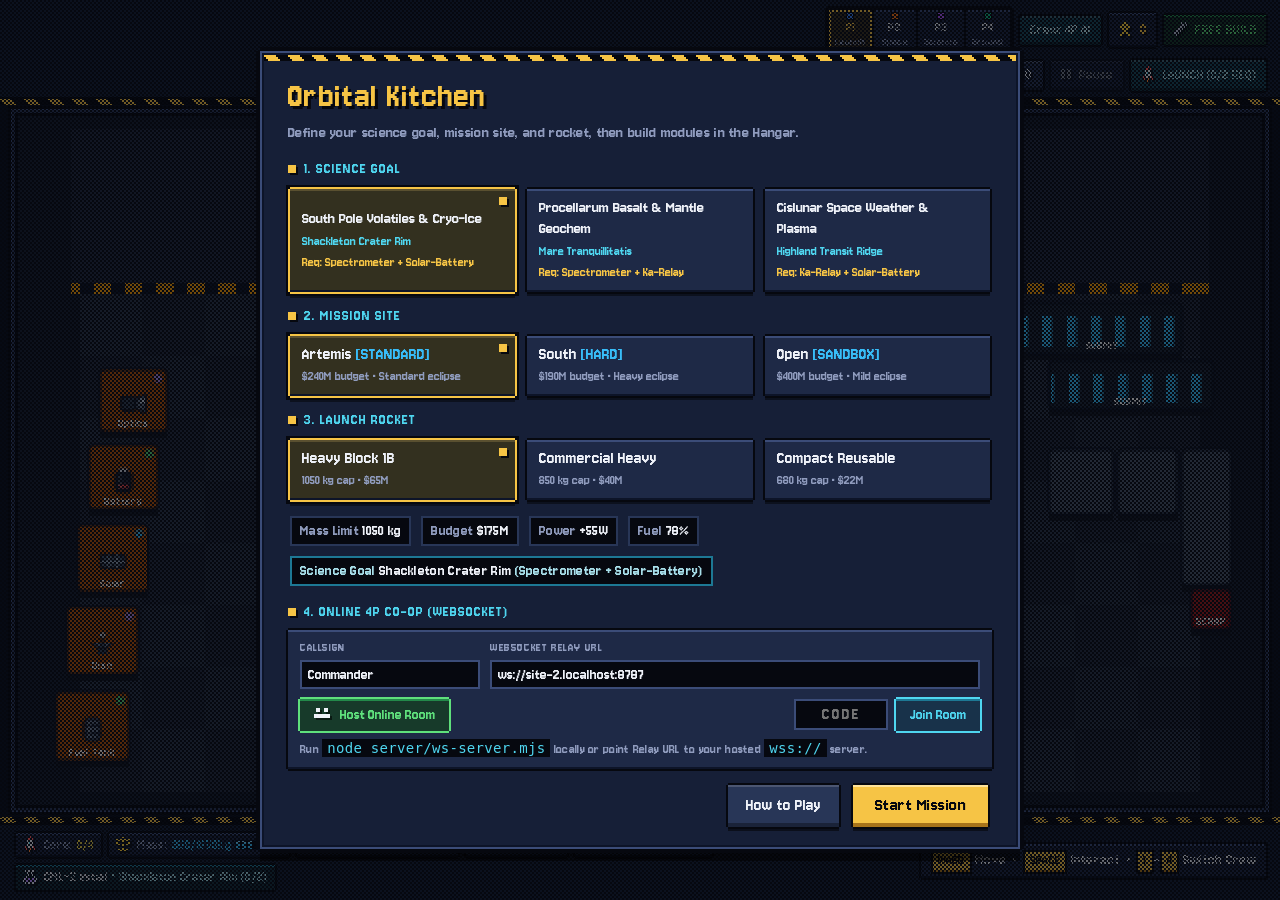
==== commit 783ba8ad: "feat(multiplayer): add 4P WebSocket online co-op with 60FPS client prediction and relay server" ====
--- a/index.html
+++ b/index.html
@@ -19,6 +19,7 @@
         "./src/pixel.js": "./src/pixel.js?v=11",
         "./src/sprites.js": "./src/sprites.js?v=11",
         "./src/state.js": "./src/state.js?v=11",
+        "./src/sync.js": "./src/sync.js?v=11",
         "./src/transitions.js": "./src/transitions.js?v=11",
         "./src/stages/stage1.js": "./src/stages/stage1.js?v=11",
         "./src/stages/stage1b.js": "./src/stages/stage1b.js?v=11",
--- a/styles.css
+++ b/styles.css
@@ -1588,3 +1588,219 @@
 .bp-footer-bonus.unlocked {
   color: var(--green);
 }
+
+/* ==========================================================================
+   ONLINE 4P WEBSOCKET LOBBY
+   ========================================================================== */
+.ws-lobby-card {
+  background: var(--panel-2);
+  padding: 10px 12px;
+  box-shadow: var(--bevel), var(--frame);
+}
+.ws-lobby-connected {
+  background: #14263a;
+  box-shadow: inset 0 2px 0 0 var(--cyan-lo), var(--frame-cyan);
+}
+.ws-form-row {
+  display: grid;
+  grid-template-columns: 180px 1fr;
+  gap: 10px;
+  margin-bottom: 10px;
+}
+.ws-field {
+  display: flex;
+  flex-direction: column;
+  gap: 4px;
+}
+.ws-field span {
+  font-size: 13px;
+  color: var(--muted);
+  text-transform: uppercase;
+  letter-spacing: 0.6px;
+}
+.ws-input {
+  width: 100%;
+  background: var(--ink);
+  color: var(--text);
+  border: 0;
+  border-radius: 0;
+  padding: 6px 8px;
+  font-family: var(--font);
+  font-size: 16px;
+  user-select: text;
+  box-shadow: inset 0 0 0 2px var(--hi);
+}
+.ws-input:focus {
+  outline: none;
+  box-shadow: inset 0 0 0 2px var(--cyan);
+}
+.ws-actions-row {
+  display: flex;
+  align-items: center;
+  justify-content: space-between;
+  gap: 10px;
+  flex-wrap: wrap;
+}
+.ws-join-group {
+  display: flex;
+  align-items: center;
+  gap: 8px;
+}
+.ws-code-input {
+  width: 94px;
+  text-align: center;
+  text-transform: uppercase;
+  letter-spacing: 2px;
+  font-size: 18px;
+  color: var(--hazard);
+}
+.ws-btn-host {
+  background: #173a2a;
+  color: var(--green);
+  padding: 7px 14px 8px;
+  font-size: 16px;
+  box-shadow: inset 0 2px 0 0 var(--green-lo), var(--frame-green);
+}
+.ws-btn-join {
+  background: #18324a;
+  color: var(--cyan);
+  padding: 7px 14px 8px;
+  font-size: 16px;
+  box-shadow: inset 0 2px 0 0 var(--cyan-lo), var(--frame-cyan);
+}
+.ws-btn-sm {
+  padding: 5px 10px 6px;
+  font-size: 15px;
+}
+.ws-btn-danger {
+  background: #3d1820;
+  color: var(--red);
+  box-shadow: inset 0 2px 0 0 var(--red-lo), var(--frame-red);
+}
+.ws-hint {
+  margin-top: 8px;
+  font-size: 14px;
+  color: var(--muted);
+  line-height: 1.3;
+}
+.ws-hint code {
+  background: var(--ink);
+  color: var(--cyan);
+  padding: 1px 5px;
+}
+.ws-error {
+  margin-top: 8px;
+  padding: 6px 10px;
+  background: #3d1820;
+  color: #ffc2c2;
+  font-size: 15px;
+  box-shadow: var(--frame-red);
+}
+.ws-lobby-head {
+  display: flex;
+  align-items: center;
+  justify-content: space-between;
+  gap: 10px;
+  flex-wrap: wrap;
+  margin-bottom: 10px;
+}
+.ws-room-pill {
+  display: flex;
+  align-items: center;
+  gap: 8px;
+  flex-wrap: wrap;
+  font-size: 17px;
+  color: var(--text);
+}
+.ws-room-pill b {
+  color: var(--hazard);
+  letter-spacing: 2px;
+}
+.ws-role-tag {
+  padding: 2px 6px;
+  font-size: 13px;
+  font-weight: 700;
+  background: var(--ink);
+}
+.ws-role-tag.host {
+  color: var(--hazard);
+  box-shadow: inset 0 0 0 1px var(--hazard);
+}
+.ws-role-tag.guest {
+  color: var(--cyan);
+  box-shadow: inset 0 0 0 1px var(--cyan);
+}
+.ws-meta {
+  font-size: 14px;
+  color: var(--muted);
+}
+.ws-lobby-head-actions {
+  display: flex;
+  gap: 8px;
+}
+.ws-slots-grid {
+  display: grid;
+  grid-template-columns: repeat(4, 1fr);
+  gap: 8px;
+}
+.ws-slot-btn {
+  display: flex;
+  align-items: center;
+  gap: 8px;
+  padding: 7px 8px;
+  background: var(--panel);
+  border: 0;
+  border-radius: 0;
+  text-align: left;
+  cursor: pointer;
+  font-family: var(--font);
+  color: var(--text);
+  box-shadow: var(--bevel), var(--frame);
+}
+.ws-slot-btn:hover { background: var(--panel-3); }
+.ws-slot-btn.mine {
+  background: #33301f;
+  box-shadow: inset 0 2px 0 0 #5a5030, var(--frame-hazard);
+}
+.ws-slot-btn.taken {
+  background: #173044;
+  box-shadow: inset 0 2px 0 0 var(--cyan-lo), var(--frame-cyan);
+}
+.ws-slot-dot {
+  width: 10px;
+  height: 10px;
+  flex-shrink: 0;
+  box-shadow: 0 0 0 2px var(--ink);
+}
+.ws-slot-copy {
+  display: flex;
+  flex-direction: column;
+  min-width: 0;
+}
+.ws-slot-copy b {
+  font-size: 15px;
+  color: var(--text);
+  line-height: 1.1;
+}
+.ws-slot-copy small {
+  font-size: 13px;
+  color: var(--muted);
+  white-space: nowrap;
+  overflow: hidden;
+  text-overflow: ellipsis;
+}
+.ws-lobby-note {
+  margin-top: 8px;
+  font-size: 14px;
+  color: var(--muted);
+}
+.btn-play:disabled,
+.opt-btn:disabled {
+  opacity: 0.65;
+  cursor: not-allowed;
+}
+.btn-bot.ws-live {
+  background: #173a2a;
+  color: var(--green);
+  box-shadow: inset 0 2px 0 0 var(--green-lo), var(--frame-green);
+}
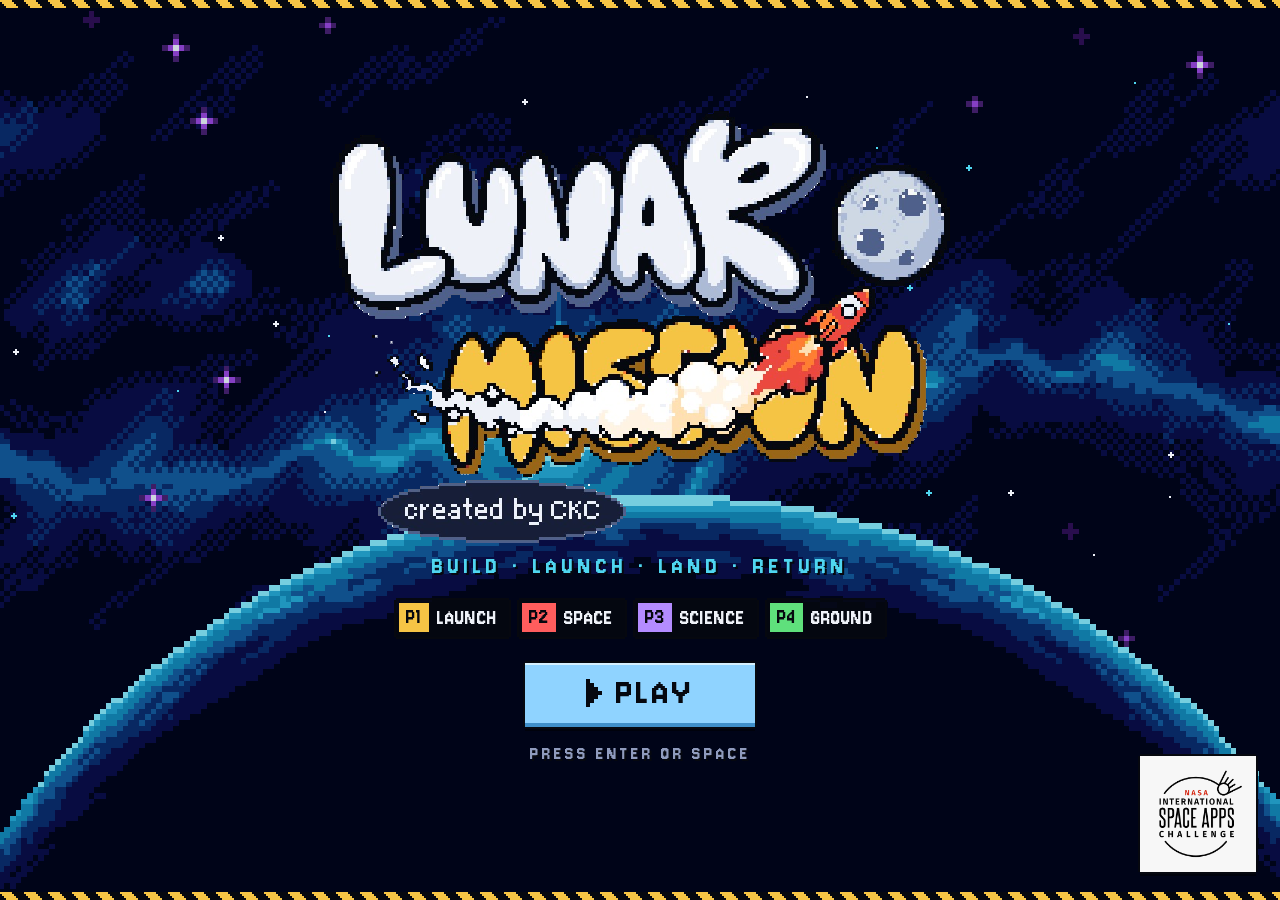
==== commit 9964c9ab: "feat: splash screen, crew lobby, astronaut customization, stage 2 map assets - Splash: full-bleed at" ====
--- a/index.html
+++ b/index.html
@@ -4,29 +4,32 @@
   <meta charset="UTF-8" />
   <meta name="viewport" content="width=device-width, initial-scale=1.0" />
   <title>ORBITAL KITCHEN: 4P 2.5D Lunar Sample Return</title>
-  <link rel="stylesheet" href="./styles.css?v=11" />
+  <link rel="stylesheet" href="./styles.css?v=17" />
   <script type="importmap">
     {
       "imports": {
-        "./src/assets.js": "./src/assets.js?v=11",
-        "./src/audio.js": "./src/audio.js?v=11",
-        "./src/config.js": "./src/config.js?v=11",
-        "./src/dilemmas.js": "./src/dilemmas.js?v=11",
-        "./src/hud.js": "./src/hud.js?v=11",
-        "./src/icons.js": "./src/icons.js?v=11",
-        "./src/main.js": "./src/main.js?v=11",
-        "./src/net.js": "./src/net.js?v=11",
-        "./src/pixel.js": "./src/pixel.js?v=11",
-        "./src/sprites.js": "./src/sprites.js?v=11",
-        "./src/state.js": "./src/state.js?v=11",
-        "./src/sync.js": "./src/sync.js?v=11",
-        "./src/transitions.js": "./src/transitions.js?v=11",
-        "./src/stages/stage1.js": "./src/stages/stage1.js?v=11",
-        "./src/stages/stage1b.js": "./src/stages/stage1b.js?v=11",
-        "./src/stages/stage2.js": "./src/stages/stage2.js?v=11",
-        "./src/stages/stage3.js": "./src/stages/stage3.js?v=11",
-        "./src/stages/stage4.js": "./src/stages/stage4.js?v=11",
-        "./src/stages/stage5.js": "./src/stages/stage5.js?v=11"
+        "./src/assets.js": "./src/assets.js?v=17",
+        "./src/audio.js": "./src/audio.js?v=17",
+        "./src/avatar-data.js": "./src/avatar-data.js?v=17",
+        "./src/avatar.js": "./src/avatar.js?v=17",
+        "./src/config.js": "./src/config.js?v=17",
+        "./src/dilemmas.js": "./src/dilemmas.js?v=17",
+        "./src/hud.js": "./src/hud.js?v=17",
+        "./src/icons.js": "./src/icons.js?v=17",
+        "./src/lobby-ui.js": "./src/lobby-ui.js?v=17",
+        "./src/lobby.js": "./src/lobby.js?v=17",
+        "./src/main.js": "./src/main.js?v=17",
+        "./src/net.js": "./src/net.js?v=17",
+        "./src/pixel.js": "./src/pixel.js?v=17",
+        "./src/sprites.js": "./src/sprites.js?v=17",
+        "./src/state.js": "./src/state.js?v=17",
+        "./src/transitions.js": "./src/transitions.js?v=17",
+        "./src/stages/stage1.js": "./src/stages/stage1.js?v=17",
+        "./src/stages/stage1b.js": "./src/stages/stage1b.js?v=17",
+        "./src/stages/stage2.js": "./src/stages/stage2.js?v=17",
+        "./src/stages/stage3.js": "./src/stages/stage3.js?v=17",
+        "./src/stages/stage4.js": "./src/stages/stage4.js?v=17",
+        "./src/stages/stage5.js": "./src/stages/stage5.js?v=17"
       }
     }
   </script>
@@ -229,6 +232,6 @@
     }, 3500);
   })();
 </script>
-<script type="module" src="./src/main.js?v=11" onerror="window.__showOrbitalBootError && window.__showOrbitalBootError('Failed to load src/main.js module.')"></script>
+<script type="module" src="./src/main.js?v=17" onerror="window.__showOrbitalBootError && window.__showOrbitalBootError('Failed to load src/main.js module.')"></script>
 </body>
 </html>
--- a/styles.css
+++ b/styles.css
@@ -908,6 +908,652 @@
 }
 .btn-secondary:hover { filter: brightness(1.15); }
 .btn-secondary:active { transform: translateY(2px); box-shadow: inset 0 4px 0 0 rgba(0, 0, 0, 0.35), var(--frame); }
+
+/* ==========================================================================
+   TITLE / SPLASH SCREEN (pre-game step 1, see showTitleScreen in src/hud.js)
+   Full-bleed attract screen. While it is up, showTitleScreen tags #modal with
+   .title-splash-open and #modal-content with .title-splash-card; hideTitleScreen
+   removes both, so Mission Setup / Lobby / Stage 5 Debrief keep the stock look.
+   ========================================================================== */
+.modal-backdrop.title-splash-open {
+  background: #05070f;
+  padding: 0;
+  align-items: flex-start;   /* card uses margin:auto, so tall content scrolls instead of clipping */
+  overflow-y: auto;
+}
+.modal-card.title-splash-card {
+  width: min(900px, 96vw);
+  max-width: none;
+  max-height: none;
+  margin: auto;
+  overflow: visible;
+  display: flex;
+  flex-direction: column;
+  align-items: center;
+  text-align: center;
+  padding: 28px 0 56px;
+  background: none;
+  box-shadow: none;
+}
+.modal-card.title-splash-card::before { display: none; }
+
+/* --- Sky: the game's own layered space background, scaled with `cover` ------------ */
+.title-splash-sky {
+  position: fixed;
+  inset: 0;
+  z-index: -1;
+  overflow: hidden;
+  pointer-events: none;
+}
+.ts-layer {
+  position: absolute;
+  inset: 0;
+  background-repeat: no-repeat;
+  background-size: cover;
+  background-position: center bottom;
+  image-rendering: pixelated;
+}
+.ts-back   { background-image: url('Assets/background/layered/bg-back.png'); }
+.ts-stars  { background-image: url('Assets/background/layered/bg-stars.png'); animation: tsStarsPulse 2.4s steps(1, end) infinite; }
+.ts-planet { background-image: url('Assets/background/layered/bg-planet.png'); }
+
+/* Extra twinkling stars: 2px squares, the big ones are a 1-art-pixel plus sign */
+.ts-star {
+  --sc: #eef1f8;
+  position: absolute;
+  width: 2px;
+  height: 2px;
+  background: var(--sc);
+  animation: tsTwinkle 1.8s steps(1, end) infinite;
+}
+.ts-star-cyan { --sc: var(--cyan); }
+.ts-star-big { box-shadow: 2px 0 var(--sc), -2px 0 var(--sc), 0 2px var(--sc), 0 -2px var(--sc); }
+
+/* Liftoff loop: the stack waits behind the planet limb, then climbs off the top.
+   It is drawn BEFORE .ts-planet in the DOM, so the limb hides the pad. */
+.ts-rocket {
+  position: absolute;
+  left: 13%;
+  bottom: 5vh;
+  width: 42px;
+  height: 176px;
+  animation: tsLaunch 12s steps(320, end) 1.2s infinite;
+}
+.ts-rocket img {
+  display: block;
+  width: 100%;
+  height: 100%;
+  image-rendering: pixelated;
+  animation: tsShake 0.16s steps(1, end) infinite;
+}
+
+/* Marching hazard tape top + bottom, same stripe as every other modal */
+.ts-stripe {
+  position: absolute;
+  left: 0;
+  right: 0;
+  height: 8px;
+  background: var(--hazard-stripe) repeat-x;
+  background-size: 24px 8px;
+  image-rendering: pixelated;
+  animation: tsTape 1.2s steps(12, end) infinite;
+}
+.ts-stripe-top { top: 0; }
+.ts-stripe-bottom { bottom: 0; }
+
+@keyframes tsStarsPulse { 0% { opacity: 1; } 50% { opacity: 0.55; } }
+@keyframes tsTwinkle { 0% { opacity: 1; } 40% { opacity: 0.2; } 60% { opacity: 1; } }
+@keyframes tsLaunch { 0%, 22% { transform: translateY(0); } 100% { transform: translateY(-125vh); } }
+@keyframes tsShake { 0% { transform: translateX(0); } 50% { transform: translateX(2px); } }
+@keyframes tsTape { to { background-position: 24px 0; } }
+@keyframes tsBob { 0% { transform: translateY(0); } 50% { transform: translateY(-6px); } }
+@keyframes tsHint { 50% { opacity: 0.3; } }
+
+/* --- Foreground ----------------------------------------------------------------- */
+.title-splash-card .ts-logo {
+  width: min(660px, 92vw, 70vh);
+  margin: 0;
+}
+.ts-logo img {
+  display: block;
+  width: 100%;
+  height: auto;
+  image-rendering: pixelated;
+  user-select: none;
+  animation: tsBob 2.4s steps(1, end) infinite;
+}
+.title-splash-card .ts-tagline {
+  margin: 2px 0 0;
+  font-size: 26px;
+  letter-spacing: 5px;
+  text-transform: uppercase;
+  color: var(--cyan);
+  text-shadow: 2px 2px 0 var(--ink);
+}
+
+.ts-crew {
+  list-style: none;
+  display: flex;
+  flex-wrap: wrap;
+  justify-content: center;
+  gap: 10px;
+  margin: 18px 0 0;
+  padding: 0;
+}
+.ts-chip {
+  --c: var(--hazard);
+  display: inline-flex;
+  align-items: center;
+  gap: 8px;
+  padding: 3px 12px 5px 3px;
+  background: rgba(6, 8, 15, 0.82);
+  color: var(--text);
+  font-size: 22px;
+  line-height: 1;
+  letter-spacing: 1px;
+  text-transform: uppercase;
+  box-shadow: var(--frame);
+}
+.ts-chip b {
+  font-weight: 400;
+  padding: 3px 7px 4px;
+  background: var(--c);
+  color: var(--ink);
+}
+.ts-c1 { --c: var(--hazard); }
+.ts-c2 { --c: var(--red); }
+.ts-c3 { --c: var(--purple); }
+.ts-c4 { --c: var(--green); }
+
+.title-splash-btn {
+  --sky: #8fd3ff;
+  --sky-hi: #d6f1ff;
+  --sky-lo: #3f8fc9;
+  display: inline-flex;
+  align-items: center;
+  justify-content: center;
+  gap: 14px;
+  min-width: 230px;
+  margin-top: 26px;
+  background: var(--sky);
+  color: var(--ink);
+  border: 0;
+  border-radius: 0;
+  padding: 10px 46px 14px;
+  font-family: var(--font);
+  font-size: 40px;
+  line-height: 1;
+  letter-spacing: 3px;
+  text-transform: uppercase;
+  cursor: pointer;
+  box-shadow: inset 0 2px 0 0 var(--sky-hi), inset 0 -4px 0 0 var(--sky-lo), var(--frame), 0 4px 0 0 rgba(0, 0, 0, 0.5);
+  animation: titleBtnBlink 1.2s steps(1, end) infinite;
+}
+/* Pixel play arrow: one 4px cell + box-shadow cells (widths 1,2,3,4,3,2,1), centred by the lift */
+.title-splash-btn::before {
+  content: '';
+  flex: none;
+  width: 4px;
+  height: 4px;
+  margin-right: 12px;
+  background: var(--ink);
+  transform: translateY(-12px);
+  box-shadow:
+    0 4px var(--ink), 4px 4px var(--ink),
+    0 8px var(--ink), 4px 8px var(--ink), 8px 8px var(--ink),
+    0 12px var(--ink), 4px 12px var(--ink), 8px 12px var(--ink), 12px 12px var(--ink),
+    0 16px var(--ink), 4px 16px var(--ink), 8px 16px var(--ink),
+    0 20px var(--ink), 4px 20px var(--ink),
+    0 24px var(--ink);
+}
+.title-splash-btn:hover { background: var(--sky-hi); }
+.title-splash-btn:focus-visible { outline: 0; }
+.title-splash-btn:active {
+  animation: none;
+  transform: translateY(2px);
+  box-shadow: inset 0 4px 0 0 var(--sky-lo), var(--frame);
+}
+/* Attract-mode frame blink: hard two-state swap, no easing */
+@keyframes titleBtnBlink {
+  0% { box-shadow: inset 0 2px 0 0 var(--sky-hi), inset 0 -4px 0 0 var(--sky-lo), var(--frame), 0 4px 0 0 rgba(0, 0, 0, 0.5); }
+  50% { box-shadow: inset 0 2px 0 0 var(--sky-hi), inset 0 -4px 0 0 var(--sky-lo), var(--frame-cyan), 0 4px 0 0 rgba(0, 0, 0, 0.5); }
+}
+.title-splash-card .ts-hint {
+  margin: 14px 0 0;
+  font-size: 20px;
+  letter-spacing: 3px;
+  text-transform: uppercase;
+  color: var(--muted);
+  text-shadow: 2px 2px 0 var(--ink);
+  animation: tsHint 1.2s steps(1, end) infinite;
+}
+
+/* Official NASA Space Apps mark, untouched: black-on-transparent artwork, so it gets
+   its own small light chip. Native proportions, smooth scaling (not pixel art). */
+.ts-nasa {
+  position: fixed;
+  right: 24px;
+  bottom: 28px;
+  width: 116px;
+  padding: 8px 10px;
+  background: #f7f7f7;
+  box-shadow: var(--frame), 0 4px 0 0 rgba(0, 0, 0, 0.5);
+}
+.ts-nasa img {
+  display: block;
+  width: 100%;
+  height: auto;
+  image-rendering: auto; /* page-level pixelated is inherited; override it here */
+  user-select: none;
+}
+
+@media (prefers-reduced-motion: reduce) {
+  .ts-stars, .ts-star, .ts-rocket, .ts-rocket img, .ts-stripe,
+  .ts-logo img, .title-splash-btn, .title-splash-card .ts-hint { animation: none; }
+  .ts-rocket { display: none; }
+}
+@media (max-height: 560px) {
+  .modal-card.title-splash-card { padding: 16px 0 40px; }
+  .title-splash-card .ts-logo { width: min(660px, 92vw, 62vh); }
+  .title-splash-card .ts-tagline { font-size: 20px; letter-spacing: 3px; }
+  .ts-crew { margin-top: 10px; }
+  .ts-chip { font-size: 18px; }
+  .title-splash-btn { margin-top: 14px; font-size: 32px; padding: 6px 34px 10px; min-width: 190px; }
+  .title-splash-card .ts-hint { display: none; }
+  .ts-nasa { width: 88px; right: 16px; bottom: 20px; }
+}
+@media (max-width: 560px) {
+  .title-splash-card .ts-tagline { font-size: 20px; letter-spacing: 2px; }
+  .ts-chip { font-size: 18px; }
+  .ts-nasa { position: static; width: 104px; margin-top: 20px; }
+  .ts-rocket { left: 6%; }
+}
+
+/* ==========================================================================
+   CREW LOBBY (pre-game step 2, see src/lobby-ui.js)
+   Scoped to #modal-content.lobby-card; Mission Setup / Debrief are untouched.
+   ========================================================================== */
+.modal-card:focus { outline: 0; }
+.modal-card.lobby-card {
+  width: min(1040px, 96vw);
+  max-width: 96vw;
+  padding: 20px 24px 18px;
+}
+.lobby-card h1 { margin: 2px 0 4px; }
+
+.lobby-head {
+  display: flex;
+  align-items: flex-end;
+  justify-content: space-between;
+  gap: 16px;
+  margin-bottom: 12px;
+}
+.lobby-head-copy { flex: 1 1 300px; min-width: 0; }
+.lobby-sub {
+  font-size: 17px;
+  line-height: 1.3;
+  color: var(--muted);
+}
+
+.lobby-code-box {
+  display: flex;
+  align-items: center;
+  justify-content: flex-end;
+  flex: 0 0 auto;
+  gap: 8px 10px;
+  padding: 8px 10px;
+  background: var(--panel-2);
+  box-shadow: var(--bevel), var(--frame-cyan);
+}
+.lobby-code-label { font-size: 15px; letter-spacing: 1px; text-transform: uppercase; color: var(--cyan); }
+.lobby-code { display: flex; gap: 4px; user-select: text; cursor: text; }
+.lobby-code span {
+  display: grid;
+  place-items: center;
+  width: 28px;
+  height: 38px;
+  background: var(--ink);
+  color: var(--hazard);
+  font-size: 32px;
+  line-height: 1;
+  text-shadow: 2px 2px 0 var(--lo);
+  box-shadow: var(--bevel);
+}
+.lobby-code-actions { display: flex; gap: 6px; }
+
+.lobby-mini-btn {
+  display: inline-flex;
+  align-items: center;
+  justify-content: center;
+  gap: 6px;
+  min-height: 30px;
+  padding: 4px 10px 6px;
+  border: 0;
+  border-radius: 0;
+  background: var(--panel-3);
+  color: var(--text);
+  font-family: var(--font);
+  font-size: 16px;
+  line-height: 1;
+  cursor: pointer;
+  box-shadow: inset 0 2px 0 0 rgba(255, 255, 255, 0.16), inset 0 -3px 0 0 rgba(0, 0, 0, 0.35), var(--frame);
+}
+.lobby-mini-btn .px-ico { vertical-align: 0; }
+.lobby-mini-btn:hover { filter: brightness(1.15); }
+.lobby-mini-btn:active { transform: translateY(2px); box-shadow: inset 0 3px 0 0 rgba(0, 0, 0, 0.35), var(--frame); }
+.lobby-mini-btn:focus-visible,
+.swatch:focus-visible,
+.tile:focus-visible,
+.lobby-toggle:focus-visible,
+.slot-btn:focus-visible,
+.lobby-card .btn-play:focus-visible,
+.lobby-card .btn-secondary:focus-visible { outline: 2px solid var(--cyan); outline-offset: 3px; }
+
+.lobby-body {
+  display: grid;
+  grid-template-columns: minmax(300px, 340px) minmax(0, 1fr);
+  gap: 14px;
+  margin-bottom: 12px;
+}
+.lobby-panel {
+  min-width: 0;
+  padding: 10px 12px 12px;
+  background: var(--panel-2);
+  box-shadow: var(--bevel), var(--frame);
+}
+.lobby-card .lobby-panel-title {
+  display: flex;
+  align-items: center;
+  justify-content: space-between;
+  gap: 8px;
+  margin: 0 0 8px;
+  font-size: 17px;
+  letter-spacing: 1px;
+  text-transform: uppercase;
+  color: var(--cyan);
+  text-shadow: none;
+}
+.lobby-count { color: var(--hazard); }
+
+/* --- crew list (Among Us style rows) --- */
+.lobby-slots { list-style: none; display: grid; gap: 8px; }
+.lobby-slot {
+  position: relative;
+  display: grid;
+  grid-template-columns: 38px 56px minmax(0, 1fr) auto;
+  align-items: center;
+  gap: 8px;
+  min-height: 68px;
+  padding: 6px 8px 6px 14px;
+  background: var(--panel);
+  box-shadow: var(--bevel), var(--frame);
+}
+.lobby-slot::before {
+  content: '';
+  position: absolute;
+  left: 0;
+  top: 0;
+  bottom: 0;
+  width: 6px;
+  background: var(--role);
+}
+.lobby-slot.is-you { box-shadow: var(--bevel), var(--frame-hazard); }
+.lobby-slot.is-open { background: var(--lo); }
+.lobby-slot.is-open::before { opacity: 0.45; }
+
+.slot-seat { display: flex; flex-direction: column; gap: 2px; line-height: 1; }
+.slot-seat b { font-size: 21px; color: var(--role); }
+.slot-seat small { font-size: 12px; letter-spacing: 0.5px; text-transform: uppercase; color: var(--muted); }
+
+.slot-portrait {
+  display: grid;
+  place-items: center;
+  width: 56px;
+  height: 56px;
+  overflow: hidden;
+  background: var(--ink);
+  box-shadow: inset 0 0 0 2px var(--lo);
+}
+.slot-portrait canvas { display: block; width: 56px; height: 56px; image-rendering: pixelated; }
+.slot-portrait.is-empty { box-shadow: inset 0 0 0 2px var(--panel-3); }
+.slot-q { font-size: 34px; color: var(--panel-3); text-shadow: 2px 2px 0 var(--lo); }
+
+.slot-info { min-width: 0; display: flex; flex-direction: column; gap: 4px; }
+.slot-name {
+  font-size: 22px;
+  line-height: 1;
+  color: var(--text);
+  white-space: nowrap;
+  overflow: hidden;
+  text-overflow: ellipsis;
+}
+.slot-waiting { color: var(--muted); font-size: 19px; }
+.slot-waiting::after { content: ''; animation: lobbyDots 1.2s steps(1, end) infinite; }
+@keyframes lobbyDots {
+  0% { content: ''; }
+  25% { content: '.'; }
+  50% { content: '..'; }
+  75% { content: '...'; }
+}
+.slot-tags { display: flex; flex-wrap: wrap; gap: 4px; }
+.slot-tag {
+  display: inline-flex;
+  align-items: center;
+  gap: 4px;
+  padding: 1px 6px 3px;
+  font-size: 13px;
+  letter-spacing: 0.5px;
+  text-transform: uppercase;
+  color: var(--muted);
+  background: var(--ink);
+  box-shadow: inset 0 0 0 2px var(--panel-3);
+}
+.slot-tag .px-ico { --cell: 1px; vertical-align: 0; }
+.slot-tag.tag-host { color: var(--hazard); box-shadow: inset 0 0 0 2px var(--hazard-lo); }
+.slot-tag.tag-you { color: var(--green); box-shadow: inset 0 0 0 2px var(--green-lo); }
+.slot-tag.tag-bot { color: var(--cyan); box-shadow: inset 0 0 0 2px var(--cyan-lo); }
+.slot-hint { font-size: 14px; color: var(--muted); }
+
+.slot-side { display: flex; flex-direction: column; align-items: flex-end; gap: 5px; }
+.slot-state {
+  display: inline-flex;
+  align-items: center;
+  gap: 4px;
+  font-size: 15px;
+  letter-spacing: 0.5px;
+  text-transform: uppercase;
+  white-space: nowrap;
+}
+.slot-state .px-ico { vertical-align: 0; }
+.slot-state.is-ready { color: var(--green); }
+.slot-state.is-wait { color: var(--hazard); }
+.slot-btn {
+  display: inline-flex;
+  align-items: center;
+  gap: 5px;
+  padding: 3px 8px 5px;
+  border: 0;
+  border-radius: 0;
+  background: var(--panel-3);
+  color: var(--text);
+  font-family: var(--font);
+  font-size: 14px;
+  line-height: 1;
+  white-space: nowrap;
+  cursor: pointer;
+  box-shadow: inset 0 2px 0 0 rgba(255, 255, 255, 0.16), inset 0 -2px 0 0 rgba(0, 0, 0, 0.35), var(--frame);
+}
+.slot-btn .px-ico { --cell: 1px; vertical-align: 0; }
+.slot-btn:hover { filter: brightness(1.15); }
+.slot-btn:active { transform: translateY(2px); }
+
+/* --- astronaut customizer --- */
+.lobby-custom-grid { display: grid; grid-template-columns: 150px minmax(0, 1fr); gap: 12px; }
+.lobby-preview { display: flex; flex-direction: column; align-items: center; gap: 8px; }
+.lobby-preview-stage {
+  position: relative;
+  display: flex;
+  align-items: flex-end;
+  justify-content: center;
+  width: 150px;
+  height: 238px;
+  padding-bottom: 8px;
+  background: var(--ink) var(--dots);
+  background-size: 16px 16px;
+  box-shadow: inset 0 0 0 2px var(--lo), var(--frame);
+}
+.lobby-preview-stage::after {
+  content: '';
+  position: absolute;
+  left: 24px;
+  right: 24px;
+  bottom: 6px;
+  height: 6px;
+  background: var(--panel-3);
+  box-shadow: inset 0 2px 0 0 var(--hi);
+}
+.lobby-preview-canvas { position: relative; z-index: 1; display: block; image-rendering: pixelated; }
+.lobby-turn { display: flex; gap: 6px; width: 100%; }
+.lobby-turn .lobby-mini-btn { flex: 1; }
+.lobby-random { width: 100%; }
+
+.lobby-fields { display: grid; align-content: start; gap: 9px; min-width: 0; }
+.lobby-field { display: grid; gap: 4px; min-width: 0; transition: none; }
+.lobby-field.is-dim { opacity: 0.45; }
+.lobby-field-label { font-size: 15px; letter-spacing: 1px; text-transform: uppercase; color: var(--muted); }
+.lobby-field-label em { margin-left: 6px; font-style: normal; letter-spacing: 0; text-transform: none; color: var(--hazard); }
+.lobby-field-inline { display: flex; align-items: center; flex-wrap: wrap; gap: 10px; }
+.lobby-hint { font-style: normal; font-size: 14px; color: var(--muted); }
+
+.lobby-name-row { display: flex; gap: 6px; }
+.lobby-input {
+  flex: 1;
+  min-width: 0;
+  height: 34px;
+  padding: 2px 10px 4px;
+  border: 0;
+  border-radius: 0;
+  background: var(--ink);
+  color: var(--text);
+  font-family: var(--font);
+  font-size: 22px;
+  letter-spacing: 1px;
+  user-select: text;
+  box-shadow: inset 0 2px 0 0 var(--lo), var(--frame);
+}
+.lobby-input:focus { outline: 0; box-shadow: inset 0 2px 0 0 var(--lo), var(--frame-hazard); }
+
+.swatch-row,
+.tile-row { display: flex; flex-wrap: wrap; gap: 5px; padding: 3px; }
+.swatch {
+  width: 26px;
+  height: 26px;
+  padding: 0;
+  border: 0;
+  border-radius: 0;
+  background: var(--sw);
+  cursor: pointer;
+  box-shadow: inset 0 2px 0 0 rgba(255, 255, 255, 0.28), inset 0 -3px 0 0 rgba(0, 0, 0, 0.3), var(--frame);
+}
+.swatch:hover { filter: brightness(1.12); }
+.swatch:active { transform: translateY(2px); }
+.swatch.selected {
+  box-shadow: inset 0 2px 0 0 rgba(255, 255, 255, 0.28), inset 0 -3px 0 0 rgba(0, 0, 0, 0.3), var(--frame-hazard), 0 0 0 4px var(--ink);
+}
+
+.tile {
+  display: grid;
+  place-items: center;
+  width: 38px;
+  height: 38px;
+  padding: 0;
+  border: 0;
+  border-radius: 0;
+  background: var(--panel);
+  color: var(--muted);
+  font-family: var(--font);
+  font-size: 14px;
+  cursor: pointer;
+  box-shadow: var(--bevel), var(--frame);
+}
+.tile canvas { display: block; width: 34px; height: 30px; image-rendering: pixelated; }
+.tile.tile-flag { width: 54px; }
+.tile.tile-flag canvas { width: 46px; height: 32px; }
+.tile:hover { background: var(--panel-3); }
+.tile:active { transform: translateY(2px); }
+.tile.selected {
+  background: #33301f;
+  color: var(--hazard);
+  box-shadow: inset 0 2px 0 0 #5a5030, inset 0 -2px 0 0 var(--lo), var(--frame-hazard), 0 0 0 4px var(--ink);
+}
+
+.lobby-toggle {
+  display: inline-flex;
+  align-items: center;
+  gap: 8px;
+  padding: 4px 12px 6px;
+  border: 0;
+  border-radius: 0;
+  background: var(--panel-3);
+  color: var(--muted);
+  font-family: var(--font);
+  font-size: 17px;
+  line-height: 1;
+  text-transform: uppercase;
+  cursor: pointer;
+  box-shadow: inset 0 2px 0 0 rgba(255, 255, 255, 0.16), inset 0 -3px 0 0 rgba(0, 0, 0, 0.35), var(--frame);
+}
+.lobby-toggle .px-ico { vertical-align: 0; }
+.lobby-toggle:hover { filter: brightness(1.15); }
+.lobby-toggle:active { transform: translateY(2px); }
+.lobby-toggle[aria-checked='true'] {
+  background: #1d3a2b;
+  color: var(--green);
+  box-shadow: inset 0 2px 0 0 #2f6a4a, inset 0 -3px 0 0 var(--lo), var(--frame-green);
+}
+
+/* --- footer --- */
+.lobby-foot { display: flex; align-items: center; justify-content: space-between; flex-wrap: wrap; gap: 10px 14px; }
+.lobby-status {
+  display: flex;
+  align-items: center;
+  flex: 1 1 280px;
+  gap: 8px;
+  min-width: 0;
+  font-size: 18px;
+  line-height: 1.25;
+  color: var(--muted);
+}
+.lobby-status .px-ico { vertical-align: 0; }
+.lobby-status.is-wait { color: var(--hazard); }
+.lobby-foot-actions { display: flex; gap: 12px; margin-left: auto; padding: 4px; }
+.btn-play:disabled {
+  cursor: not-allowed;
+  background: var(--panel-3);
+  color: var(--muted);
+  box-shadow: inset 0 2px 0 0 rgba(255, 255, 255, 0.12), inset 0 -4px 0 0 rgba(0, 0, 0, 0.35), var(--frame), 0 4px 0 0 rgba(0, 0, 0, 0.5);
+}
+.btn-play:disabled:hover { filter: none; }
+.btn-play:disabled:active { transform: none; }
+
+@media (max-width: 900px) {
+  .lobby-head { flex-direction: column; align-items: stretch; }
+  .lobby-head-copy { flex: 0 0 auto; }
+  .lobby-code-box { justify-content: space-between; }
+  .lobby-body { grid-template-columns: 1fr; }
+}
+@media (max-width: 560px) {
+  .modal-card.lobby-card { padding: 16px 12px 14px; }
+  .lobby-code-box { flex-wrap: wrap; }
+  .lobby-custom-grid { grid-template-columns: 1fr; justify-items: center; }
+  .lobby-fields { justify-self: stretch; }
+  .lobby-slot { grid-template-columns: 34px 48px minmax(0, 1fr) auto; gap: 6px; padding-left: 12px; }
+  .slot-portrait, .slot-portrait canvas { width: 48px; height: 48px; }
+  .lobby-foot-actions { width: 100%; justify-content: flex-end; }
+}
+@media (prefers-reduced-motion: reduce) {
+  .slot-waiting::after { animation: none; content: '...'; }
+}
 
 .guide-grid {
   display: grid;
@@ -1588,219 +2234,3 @@
 .bp-footer-bonus.unlocked {
   color: var(--green);
 }
-
-/* ==========================================================================
-   ONLINE 4P WEBSOCKET LOBBY
-   ========================================================================== */
-.ws-lobby-card {
-  background: var(--panel-2);
-  padding: 10px 12px;
-  box-shadow: var(--bevel), var(--frame);
-}
-.ws-lobby-connected {
-  background: #14263a;
-  box-shadow: inset 0 2px 0 0 var(--cyan-lo), var(--frame-cyan);
-}
-.ws-form-row {
-  display: grid;
-  grid-template-columns: 180px 1fr;
-  gap: 10px;
-  margin-bottom: 10px;
-}
-.ws-field {
-  display: flex;
-  flex-direction: column;
-  gap: 4px;
-}
-.ws-field span {
-  font-size: 13px;
-  color: var(--muted);
-  text-transform: uppercase;
-  letter-spacing: 0.6px;
-}
-.ws-input {
-  width: 100%;
-  background: var(--ink);
-  color: var(--text);
-  border: 0;
-  border-radius: 0;
-  padding: 6px 8px;
-  font-family: var(--font);
-  font-size: 16px;
-  user-select: text;
-  box-shadow: inset 0 0 0 2px var(--hi);
-}
-.ws-input:focus {
-  outline: none;
-  box-shadow: inset 0 0 0 2px var(--cyan);
-}
-.ws-actions-row {
-  display: flex;
-  align-items: center;
-  justify-content: space-between;
-  gap: 10px;
-  flex-wrap: wrap;
-}
-.ws-join-group {
-  display: flex;
-  align-items: center;
-  gap: 8px;
-}
-.ws-code-input {
-  width: 94px;
-  text-align: center;
-  text-transform: uppercase;
-  letter-spacing: 2px;
-  font-size: 18px;
-  color: var(--hazard);
-}
-.ws-btn-host {
-  background: #173a2a;
-  color: var(--green);
-  padding: 7px 14px 8px;
-  font-size: 16px;
-  box-shadow: inset 0 2px 0 0 var(--green-lo), var(--frame-green);
-}
-.ws-btn-join {
-  background: #18324a;
-  color: var(--cyan);
-  padding: 7px 14px 8px;
-  font-size: 16px;
-  box-shadow: inset 0 2px 0 0 var(--cyan-lo), var(--frame-cyan);
-}
-.ws-btn-sm {
-  padding: 5px 10px 6px;
-  font-size: 15px;
-}
-.ws-btn-danger {
-  background: #3d1820;
-  color: var(--red);
-  box-shadow: inset 0 2px 0 0 var(--red-lo), var(--frame-red);
-}
-.ws-hint {
-  margin-top: 8px;
-  font-size: 14px;
-  color: var(--muted);
-  line-height: 1.3;
-}
-.ws-hint code {
-  background: var(--ink);
-  color: var(--cyan);
-  padding: 1px 5px;
-}
-.ws-error {
-  margin-top: 8px;
-  padding: 6px 10px;
-  background: #3d1820;
-  color: #ffc2c2;
-  font-size: 15px;
-  box-shadow: var(--frame-red);
-}
-.ws-lobby-head {
-  display: flex;
-  align-items: center;
-  justify-content: space-between;
-  gap: 10px;
-  flex-wrap: wrap;
-  margin-bottom: 10px;
-}
-.ws-room-pill {
-  display: flex;
-  align-items: center;
-  gap: 8px;
-  flex-wrap: wrap;
-  font-size: 17px;
-  color: var(--text);
-}
-.ws-room-pill b {
-  color: var(--hazard);
-  letter-spacing: 2px;
-}
-.ws-role-tag {
-  padding: 2px 6px;
-  font-size: 13px;
-  font-weight: 700;
-  background: var(--ink);
-}
-.ws-role-tag.host {
-  color: var(--hazard);
-  box-shadow: inset 0 0 0 1px var(--hazard);
-}
-.ws-role-tag.guest {
-  color: var(--cyan);
-  box-shadow: inset 0 0 0 1px var(--cyan);
-}
-.ws-meta {
-  font-size: 14px;
-  color: var(--muted);
-}
-.ws-lobby-head-actions {
-  display: flex;
-  gap: 8px;
-}
-.ws-slots-grid {
-  display: grid;
-  grid-template-columns: repeat(4, 1fr);
-  gap: 8px;
-}
-.ws-slot-btn {
-  display: flex;
-  align-items: center;
-  gap: 8px;
-  padding: 7px 8px;
-  background: var(--panel);
-  border: 0;
-  border-radius: 0;
-  text-align: left;
-  cursor: pointer;
-  font-family: var(--font);
-  color: var(--text);
-  box-shadow: var(--bevel), var(--frame);
-}
-.ws-slot-btn:hover { background: var(--panel-3); }
-.ws-slot-btn.mine {
-  background: #33301f;
-  box-shadow: inset 0 2px 0 0 #5a5030, var(--frame-hazard);
-}
-.ws-slot-btn.taken {
-  background: #173044;
-  box-shadow: inset 0 2px 0 0 var(--cyan-lo), var(--frame-cyan);
-}
-.ws-slot-dot {
-  width: 10px;
-  height: 10px;
-  flex-shrink: 0;
-  box-shadow: 0 0 0 2px var(--ink);
-}
-.ws-slot-copy {
-  display: flex;
-  flex-direction: column;
-  min-width: 0;
-}
-.ws-slot-copy b {
-  font-size: 15px;
-  color: var(--text);
-  line-height: 1.1;
-}
-.ws-slot-copy small {
-  font-size: 13px;
-  color: var(--muted);
-  white-space: nowrap;
-  overflow: hidden;
-  text-overflow: ellipsis;
-}
-.ws-lobby-note {
-  margin-top: 8px;
-  font-size: 14px;
-  color: var(--muted);
-}
-.btn-play:disabled,
-.opt-btn:disabled {
-  opacity: 0.65;
-  cursor: not-allowed;
-}
-.btn-bot.ws-live {
-  background: #173a2a;
-  color: var(--green);
-  box-shadow: inset 0 2px 0 0 var(--green-lo), var(--frame-green);
-}
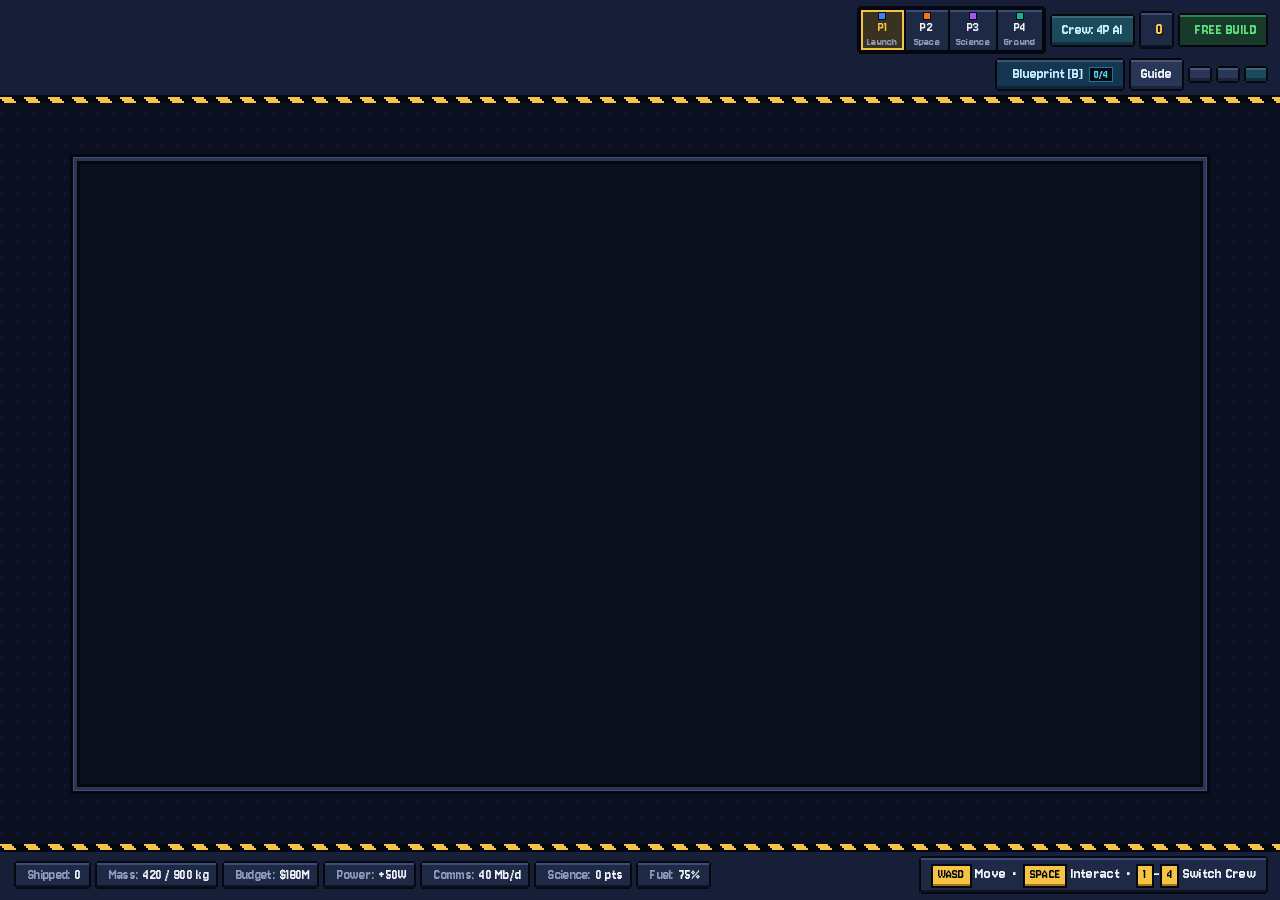
==== commit b51b7b95: "feat: Added rocket sprite and fixed many bugs" ====
--- a/index.html
+++ b/index.html
@@ -4,32 +4,33 @@
   <meta charset="UTF-8" />
   <meta name="viewport" content="width=device-width, initial-scale=1.0" />
   <title>ORBITAL KITCHEN: 4P 2.5D Lunar Sample Return</title>
-  <link rel="stylesheet" href="./styles.css?v=17" />
+  <link rel="stylesheet" href="./styles.css?v=18" />
   <script type="importmap">
     {
       "imports": {
-        "./src/assets.js": "./src/assets.js?v=17",
-        "./src/audio.js": "./src/audio.js?v=17",
-        "./src/avatar-data.js": "./src/avatar-data.js?v=17",
-        "./src/avatar.js": "./src/avatar.js?v=17",
-        "./src/config.js": "./src/config.js?v=17",
-        "./src/dilemmas.js": "./src/dilemmas.js?v=17",
-        "./src/hud.js": "./src/hud.js?v=17",
-        "./src/icons.js": "./src/icons.js?v=17",
-        "./src/lobby-ui.js": "./src/lobby-ui.js?v=17",
-        "./src/lobby.js": "./src/lobby.js?v=17",
-        "./src/main.js": "./src/main.js?v=17",
-        "./src/net.js": "./src/net.js?v=17",
-        "./src/pixel.js": "./src/pixel.js?v=17",
-        "./src/sprites.js": "./src/sprites.js?v=17",
-        "./src/state.js": "./src/state.js?v=17",
-        "./src/transitions.js": "./src/transitions.js?v=17",
-        "./src/stages/stage1.js": "./src/stages/stage1.js?v=17",
-        "./src/stages/stage1b.js": "./src/stages/stage1b.js?v=17",
-        "./src/stages/stage2.js": "./src/stages/stage2.js?v=17",
-        "./src/stages/stage3.js": "./src/stages/stage3.js?v=17",
-        "./src/stages/stage4.js": "./src/stages/stage4.js?v=17",
-        "./src/stages/stage5.js": "./src/stages/stage5.js?v=17"
+        "./src/assets.js": "./src/assets.js?v=18",
+        "./src/audio.js": "./src/audio.js?v=18",
+        "./src/avatar-data.js": "./src/avatar-data.js?v=18",
+        "./src/avatar.js": "./src/avatar.js?v=18",
+        "./src/config.js": "./src/config.js?v=18",
+        "./src/dilemmas.js": "./src/dilemmas.js?v=18",
+        "./src/hud.js": "./src/hud.js?v=18",
+        "./src/icons.js": "./src/icons.js?v=18",
+        "./src/lobby-ui.js": "./src/lobby-ui.js?v=18",
+        "./src/lobby.js": "./src/lobby.js?v=18",
+        "./src/main.js": "./src/main.js?v=18",
+        "./src/net.js": "./src/net.js?v=18",
+        "./src/pixel.js": "./src/pixel.js?v=18",
+        "./src/spacecraft.js": "./src/spacecraft.js?v=18",
+        "./src/sprites.js": "./src/sprites.js?v=18",
+        "./src/state.js": "./src/state.js?v=18",
+        "./src/transitions.js": "./src/transitions.js?v=18",
+        "./src/stages/stage1.js": "./src/stages/stage1.js?v=18",
+        "./src/stages/stage1b.js": "./src/stages/stage1b.js?v=18",
+        "./src/stages/stage2.js": "./src/stages/stage2.js?v=18",
+        "./src/stages/stage3.js": "./src/stages/stage3.js?v=18",
+        "./src/stages/stage4.js": "./src/stages/stage4.js?v=18",
+        "./src/stages/stage5.js": "./src/stages/stage5.js?v=18"
       }
     }
   </script>
@@ -232,6 +233,6 @@
     }, 3500);
   })();
 </script>
-<script type="module" src="./src/main.js?v=17" onerror="window.__showOrbitalBootError && window.__showOrbitalBootError('Failed to load src/main.js module.')"></script>
+<script type="module" src="./src/main.js?v=18" onerror="window.__showOrbitalBootError && window.__showOrbitalBootError('Failed to load src/main.js module.')"></script>
 </body>
 </html>
--- a/styles.css
+++ b/styles.css
@@ -2234,3 +2234,295 @@
 .bp-footer-bonus.unlocked {
   color: var(--green);
 }
+
+/* ==========================================================================
+   ONLINE 4P WEBSOCKET LOBBY
+   ========================================================================== */
+.ws-lobby-card {
+  background: var(--panel-2);
+  padding: 10px 12px;
+  box-shadow: var(--bevel), var(--frame);
+}
+.ws-lobby-connected {
+  background: #14263a;
+  box-shadow: inset 0 2px 0 0 var(--cyan-lo), var(--frame-cyan);
+}
+.ws-form-row {
+  display: grid;
+  grid-template-columns: 180px 1fr;
+  gap: 10px;
+  margin-bottom: 10px;
+}
+.ws-field {
+  display: flex;
+  flex-direction: column;
+  gap: 4px;
+}
+.ws-field span {
+  font-size: 13px;
+  color: var(--muted);
+  text-transform: uppercase;
+  letter-spacing: 0.6px;
+}
+.ws-input {
+  width: 100%;
+  background: var(--ink);
+  color: var(--text);
+  border: 0;
+  border-radius: 0;
+  padding: 6px 8px;
+  font-family: var(--font);
+  font-size: 16px;
+  user-select: text;
+  box-shadow: inset 0 0 0 2px var(--hi);
+}
+.ws-input:focus {
+  outline: none;
+  box-shadow: inset 0 0 0 2px var(--cyan);
+}
+.ws-actions-row {
+  display: flex;
+  align-items: center;
+  justify-content: space-between;
+  gap: 10px;
+  flex-wrap: wrap;
+}
+.ws-join-group {
+  display: flex;
+  align-items: center;
+  gap: 8px;
+}
+.ws-code-input {
+  width: 94px;
+  text-align: center;
+  text-transform: uppercase;
+  letter-spacing: 2px;
+  font-size: 18px;
+  color: var(--hazard);
+}
+.ws-btn-host {
+  background: #173a2a;
+  color: var(--green);
+  padding: 7px 14px 8px;
+  font-size: 16px;
+  box-shadow: inset 0 2px 0 0 var(--green-lo), var(--frame-green);
+}
+.ws-btn-join {
+  background: #18324a;
+  color: var(--cyan);
+  padding: 7px 14px 8px;
+  font-size: 16px;
+  box-shadow: inset 0 2px 0 0 var(--cyan-lo), var(--frame-cyan);
+}
+.ws-btn-sm {
+  padding: 5px 10px 6px;
+  font-size: 15px;
+}
+.ws-btn-danger {
+  background: #3d1820;
+  color: var(--red);
+  box-shadow: inset 0 2px 0 0 var(--red-lo), var(--frame-red);
+}
+.ws-hint {
+  margin-top: 8px;
+  font-size: 14px;
+  color: var(--muted);
+  line-height: 1.3;
+}
+.ws-hint code {
+  background: var(--ink);
+  color: var(--cyan);
+  padding: 1px 5px;
+}
+.ws-error {
+  margin-top: 8px;
+  padding: 6px 10px;
+  background: #3d1820;
+  color: #ffc2c2;
+  font-size: 15px;
+  box-shadow: var(--frame-red);
+}
+.ws-lobby-head {
+  display: flex;
+  align-items: center;
+  justify-content: space-between;
+  gap: 10px;
+  flex-wrap: wrap;
+  margin-bottom: 10px;
+}
+.ws-room-pill {
+  display: flex;
+  align-items: center;
+  gap: 8px;
+  flex-wrap: wrap;
+  font-size: 17px;
+  color: var(--text);
+}
+.ws-room-pill b {
+  color: var(--hazard);
+  letter-spacing: 2px;
+}
+.ws-role-tag {
+  padding: 2px 6px;
+  font-size: 13px;
+  font-weight: 700;
+  background: var(--ink);
+}
+.ws-role-tag.host {
+  color: var(--hazard);
+  box-shadow: inset 0 0 0 1px var(--hazard);
+}
+.ws-role-tag.guest {
+  color: var(--cyan);
+  box-shadow: inset 0 0 0 1px var(--cyan);
+}
+.ws-meta {
+  font-size: 14px;
+  color: var(--muted);
+}
+.ws-lobby-head-actions {
+  display: flex;
+  gap: 8px;
+}
+.ws-slots-grid {
+  display: grid;
+  grid-template-columns: repeat(4, 1fr);
+  gap: 8px;
+}
+.ws-slot-btn {
+  display: flex;
+  align-items: center;
+  gap: 8px;
+  padding: 7px 8px;
+  background: var(--panel);
+  border: 0;
+  border-radius: 0;
+  text-align: left;
+  cursor: pointer;
+  font-family: var(--font);
+  color: var(--text);
+  box-shadow: var(--bevel), var(--frame);
+}
+.ws-slot-btn:hover { background: var(--panel-3); }
+.ws-slot-btn.mine {
+  background: #33301f;
+  box-shadow: inset 0 2px 0 0 #5a5030, var(--frame-hazard);
+}
+.ws-slot-btn.taken {
+  background: #173044;
+  box-shadow: inset 0 2px 0 0 var(--cyan-lo), var(--frame-cyan);
+}
+.ws-slot-dot {
+  width: 10px;
+  height: 10px;
+  flex-shrink: 0;
+  box-shadow: 0 0 0 2px var(--ink);
+}
+.ws-slot-copy {
+  display: flex;
+  flex-direction: column;
+  min-width: 0;
+}
+.ws-slot-copy b {
+  font-size: 15px;
+  color: var(--text);
+  line-height: 1.1;
+}
+.ws-slot-copy small {
+  font-size: 13px;
+  color: var(--muted);
+  white-space: nowrap;
+  overflow: hidden;
+  text-overflow: ellipsis;
+}
+.ws-lobby-note {
+  margin-top: 8px;
+  font-size: 14px;
+  color: var(--muted);
+}
+.btn-play:disabled,
+.opt-btn:disabled {
+  opacity: 0.65;
+  cursor: not-allowed;
+}
+.btn-bot.ws-live {
+  background: #173a2a;
+  color: var(--green);
+  box-shadow: inset 0 2px 0 0 var(--green-lo), var(--frame-green);
+}
+
+/* Online 4P connection bar inside Crew Lobby (strict 2px pixel framing) */
+.lobby-net-bar {
+  margin-bottom: 12px;
+  padding: 8px 10px;
+  background: var(--panel-2);
+  box-shadow: var(--bevel), var(--frame);
+}
+.lobby-net-row {
+  display: flex;
+  align-items: center;
+  flex-wrap: wrap;
+  gap: 8px;
+}
+.lobby-net-row.is-online { justify-content: space-between; }
+.lobby-net-pill {
+  display: inline-flex;
+  align-items: center;
+  gap: 5px;
+  padding: 3px 8px 4px;
+  font-size: 14px;
+  letter-spacing: 0.5px;
+  text-transform: uppercase;
+  background: var(--ink);
+  color: var(--muted);
+  box-shadow: inset 0 0 0 2px var(--panel-3);
+}
+.lobby-net-pill.is-host {
+  color: var(--hazard);
+  box-shadow: inset 0 0 0 2px var(--hazard-lo);
+}
+.lobby-net-pill.is-guest {
+  color: var(--cyan);
+  box-shadow: inset 0 0 0 2px var(--cyan-lo);
+}
+.lobby-net-meta {
+  display: inline-flex;
+  align-items: center;
+  gap: 6px;
+  font-size: 16px;
+  color: var(--text);
+}
+.lobby-net-meta b { color: var(--hazard); }
+.lobby-net-url { flex: 1 1 200px; min-width: 160px; font-size: 15px; padding: 4px 8px; }
+.lobby-net-code { width: 92px; flex: 0 0 auto; text-transform: uppercase; text-align: center; letter-spacing: 2px; font-size: 16px; padding: 4px 6px; }
+.lobby-net-actions { display: flex; flex-wrap: wrap; gap: 6px; margin-left: auto; }
+.lobby-btn-accent {
+  background: #173044;
+  color: var(--cyan);
+  box-shadow: inset 0 2px 0 0 var(--cyan-lo), inset 0 -3px 0 0 var(--lo), var(--frame-cyan);
+}
+.lobby-btn-danger {
+  background: #3a1a22;
+  color: var(--red);
+  box-shadow: inset 0 2px 0 0 var(--red-lo), inset 0 -3px 0 0 var(--lo), var(--frame-red);
+}
+.lobby-net-err {
+  display: flex;
+  align-items: center;
+  gap: 6px;
+  margin: 6px 0 0;
+  padding: 4px 8px;
+  font-size: 15px;
+  color: var(--red);
+  background: #2b1318;
+  box-shadow: inset 0 0 0 2px var(--red-lo);
+}
+.slot-btn-claim {
+  color: var(--cyan);
+  box-shadow: inset 0 2px 0 0 rgba(255, 255, 255, 0.14), inset 0 -3px 0 0 var(--lo), var(--frame-cyan);
+}
+.btn-play.is-ready-active {
+  background: #1d3a2b;
+  color: var(--green);
+  box-shadow: inset 0 2px 0 0 #2f6a4a, inset 0 -4px 0 0 var(--lo), var(--frame-green), 0 4px 0 0 rgba(0, 0, 0, 0.5);
+}
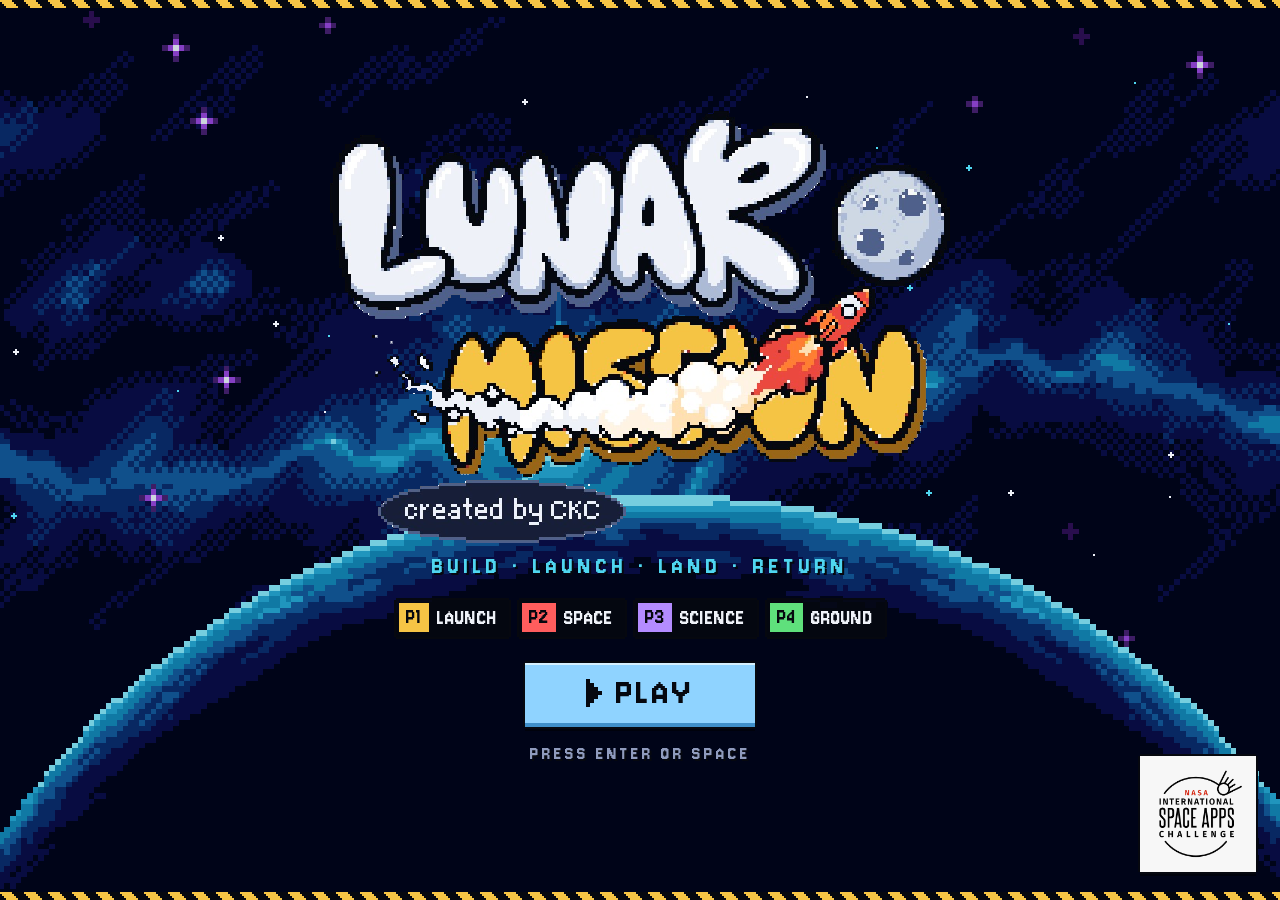
==== commit e37a6b64: "Merge origin/main (b51b7b9 rocket sprites) into main with 4P WebSocket sync" ====
--- a/index.html
+++ b/index.html
@@ -24,6 +24,7 @@
         "./src/spacecraft.js": "./src/spacecraft.js?v=18",
         "./src/sprites.js": "./src/sprites.js?v=18",
         "./src/state.js": "./src/state.js?v=18",
+        "./src/sync.js": "./src/sync.js?v=18",
         "./src/transitions.js": "./src/transitions.js?v=18",
         "./src/stages/stage1.js": "./src/stages/stage1.js?v=18",
         "./src/stages/stage1b.js": "./src/stages/stage1b.js?v=18",
@@ -140,14 +141,14 @@
 </div>
 
 <!-- MAIN BRIEFING / STAGE 5 DEBRIEF MODAL -->
-<div id="modal" class="modal-backdrop hidden">
+<div id="modal" class="modal-backdrop hidden" role="dialog" aria-modal="true" aria-label="Mission Briefing and Crew Lobby">
   <div class="modal-card" id="modal-content"></div>
 </div>
 
 <!-- MISSION FIELD GUIDE MODAL -->
-<div id="guide-modal" class="modal-backdrop hidden">
+<div id="guide-modal" class="modal-backdrop hidden" role="dialog" aria-modal="true" aria-labelledby="guide-modal-title">
   <div class="modal-card">
-    <h1>How to Play Orbital Kitchen</h1>
+    <h1 id="guide-modal-title">How to Play Orbital Kitchen</h1>
     <p class="sub">Follow the Corner UI Spotlight Tour, assemble NASA payloads in the hangar, survive transit surges, explore 2.5D lunar cliffs, and return safely to Earth.</p>
     <div class="guide-grid">
       <div class="guide-card">
--- a/styles.css
+++ b/styles.css
@@ -1370,6 +1370,9 @@
 .slot-btn {
   display: inline-flex;
   align-items: center;
+  justify-content: center;
+  min-inline-size: 24px;
+  min-block-size: 24px;
   gap: 5px;
   padding: 3px 8px 5px;
   border: 0;
@@ -2526,3 +2529,23 @@
   color: var(--green);
   box-shadow: inset 0 2px 0 0 #2f6a4a, inset 0 -4px 0 0 var(--lo), var(--frame-green), 0 4px 0 0 rgba(0, 0, 0, 0.5);
 }
+.lobby-mini-btn[data-copied] {
+  color: var(--green);
+  box-shadow: inset 0 2px 0 0 var(--green-lo), inset 0 -3px 0 0 var(--lo), var(--frame-green);
+}
+.lobby-mini-btn[data-failed] {
+  color: var(--red);
+  box-shadow: inset 0 2px 0 0 var(--red-lo), inset 0 -3px 0 0 var(--lo), var(--frame-red);
+}
+.ws-slot-btn:focus-visible { outline: 2px solid var(--cyan); outline-offset: 2px; }
+.visually-hidden:where(:not(:focus-within, :active)) {
+  position: absolute !important;
+  clip-path: inset(50%) !important;
+  overflow: hidden !important;
+  width: 1px !important;
+  height: 1px !important;
+  margin: -1px !important;
+  padding: 0 !important;
+  border: 0 !important;
+  white-space: nowrap !important;
+}
